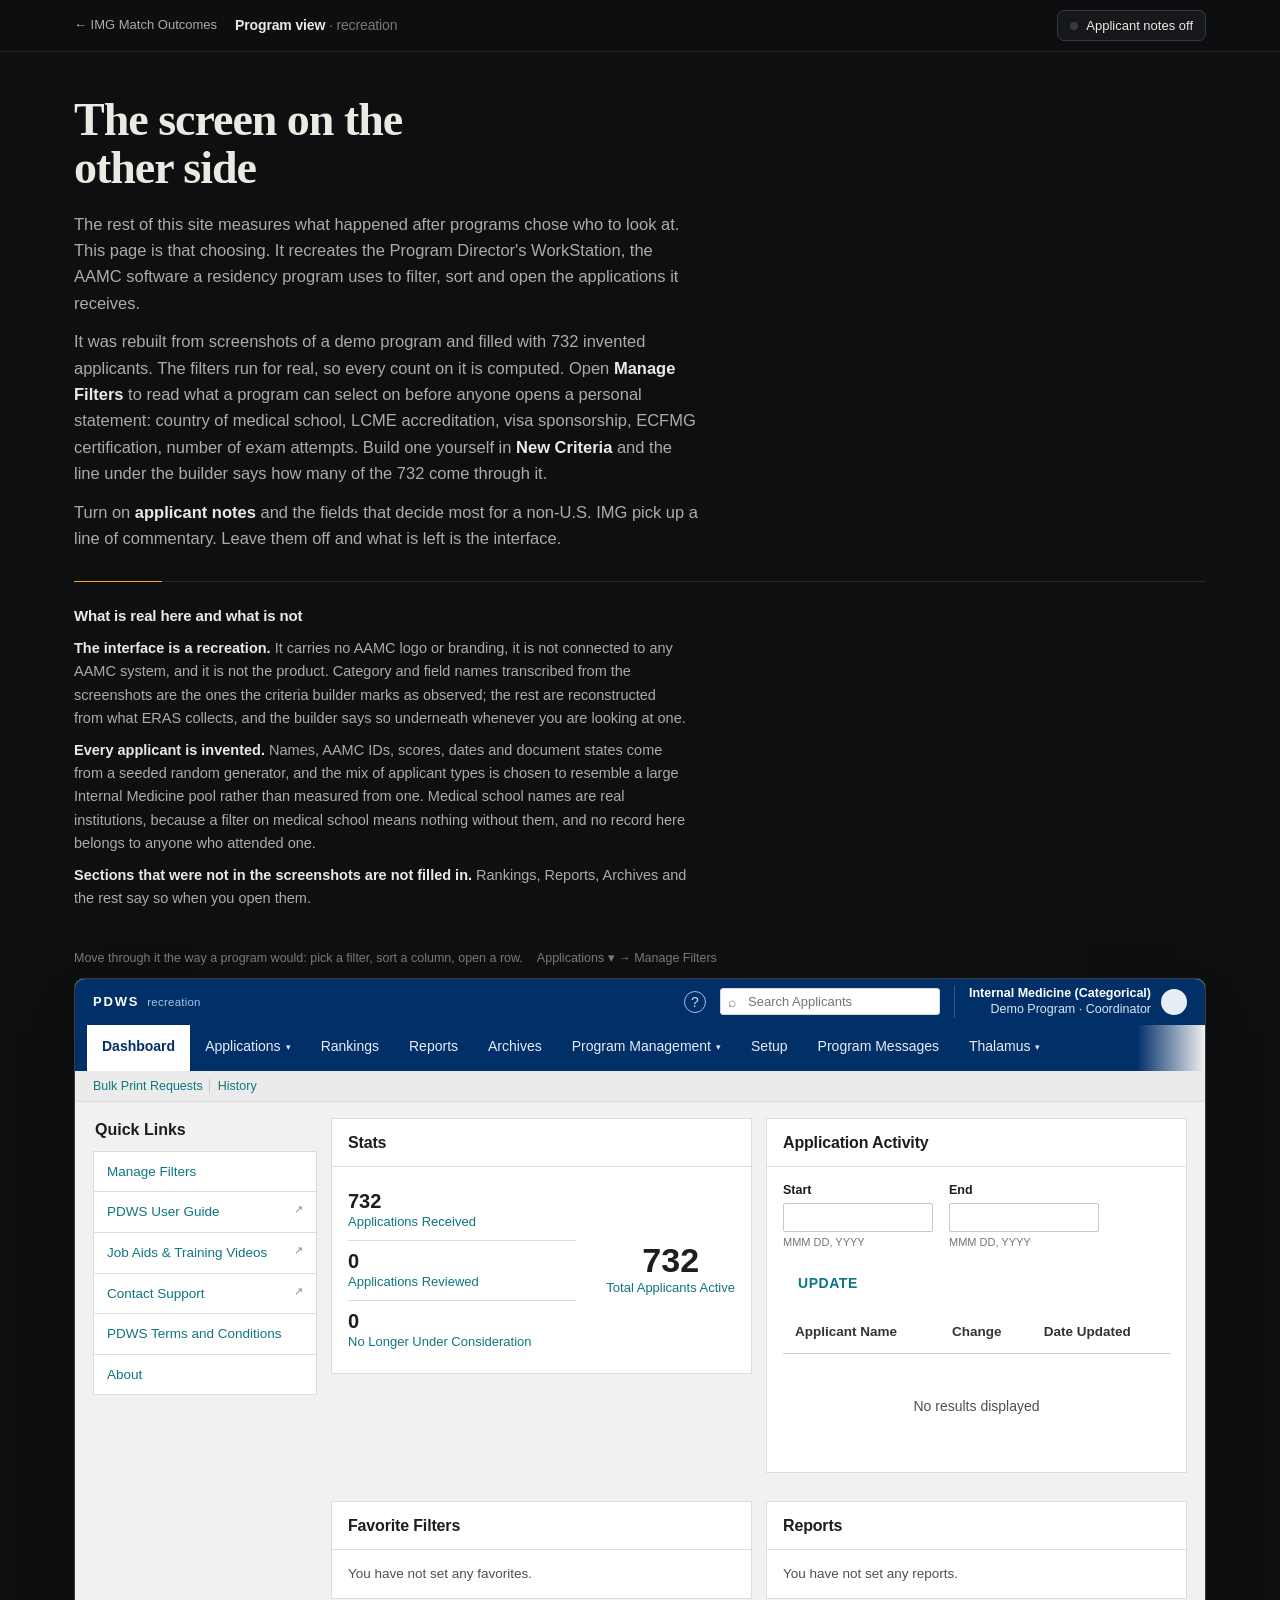
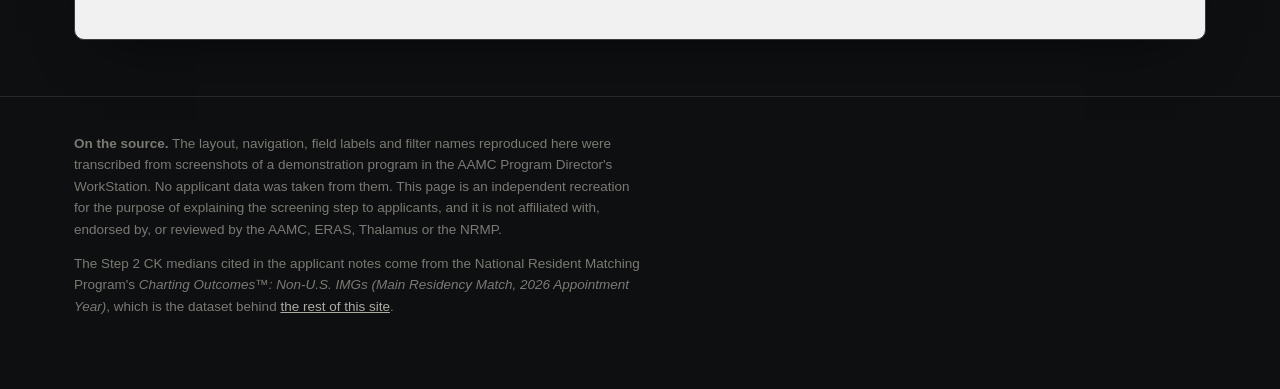
==== program-view.html @ ad157786 "Add the program view: a working recreation of the screen that filters you The rest of the site measu" ====
<!doctype html>
<html lang="en">
<head>
<meta charset="utf-8">
<meta name="viewport" content="width=device-width,initial-scale=1">
<title>The screen on the other side — how programs filter applicants</title>
<meta name="description" content="A working recreation of the program director's applicant workstation, filled with invented applicants, so you can see the fields a residency program can filter on before anyone reads an application.">

<meta property="og:title" content="The screen on the other side">
<meta property="og:description" content="A working recreation of the software a residency program uses to filter applicants, with every filter live over an invented applicant pool.">
<meta property="og:type" content="website">
<meta property="og:url" content="https://match.saieesh.dev/program-view.html">
<meta property="og:image" content="https://match.saieesh.dev/og-image.png">
<meta property="og:image:width" content="1200">
<meta property="og:image:height" content="630">
<meta name="twitter:card" content="summary_large_image">
<meta name="twitter:title" content="The screen on the other side">
<meta name="twitter:description" content="A working recreation of the software a residency program uses to filter applicants, with every filter live over an invented applicant pool.">
<meta name="twitter:image" content="https://match.saieesh.dev/og-image.png">

<link rel="icon" href="data:image/svg+xml,<svg xmlns='http://www.w3.org/2000/svg' viewBox='0 0 32 32'><rect width='32' height='32' rx='7' fill='%23111214'/><rect x='6.5' y='18' width='4.4' height='8' rx='1.2' fill='%23ece9e3'/><rect x='13.8' y='12' width='4.4' height='14' rx='1.2' fill='%235c9dff'/><rect x='21.1' y='6.5' width='4.4' height='19.5' rx='1.2' fill='%23f0a92e'/></svg>">
<style>/* ============================================================
   Program-view recreation.

   Two visual worlds on one page, deliberately not blended:

   .frame  — this site's own chrome. Dark, serif, quiet. It holds the
             specimen and says what it is.
   .pdws   — the recreation. Light, dense, enterprise. It stays light in
             both site themes, because a light dense grid is what a
             program actually looks at; restyling it to match this site
             would misrepresent the thing being shown.
   ============================================================ */
:root{
  --bg:#0e0f11; --bg-elev:#16181b; --bg-sunk:#0a0b0c;
  --ink:#ece9e3; --ink-2:#aeaba4; --ink-3:#7b7973;
  --rule:#26282c; --rule-2:#373a3f;
  --matched:#5c9dff; --unmatched:#f0a92e;
  --mono:ui-monospace,SFMono-Regular,"SF Mono",Menlo,Consolas,monospace;
  --sans:-apple-system,BlinkMacSystemFont,"Segoe UI",Inter,Roboto,Helvetica,Arial,sans-serif;
  --serif:"Iowan Old Style","Palatino Linotype",Palatino,Georgia,serif;
  --maxw:1180px;

  /* specimen palette — fixed, not themed */
  --pd-navy:#012f68;
  --pd-navy-2:#01254f;
  --pd-teal:#0f7681;
  --pd-teal-dk:#0c626b;
  --pd-page:#f1f1f1;
  --pd-card:#ffffff;
  --pd-line:#dcdcdc;
  --pd-line-2:#c8c8c8;
  --pd-ink:#1d1d1d;
  --pd-ink-2:#4f4f4f;
  --pd-ink-3:#767676;
  --pd-zebra:#f7f7f7;
  --pd-info:#e7f2fb;
  --pd-info-line:#9fc9e8;
  --pd-sans:-apple-system,BlinkMacSystemFont,"Segoe UI",Roboto,"Helvetica Neue",Arial,sans-serif;
}
:root[data-theme="light"]{
  --bg:#faf9f6; --bg-elev:#ffffff; --bg-sunk:#f1efea;
  --ink:#17181b; --ink-2:#4c4e56; --ink-3:#797b83;
  --rule:#e4e2db; --rule-2:#cfccc3;
  --matched:#1f6feb; --unmatched:#b45309;
}
*{box-sizing:border-box}
body{margin:0;background:var(--bg);color:var(--ink);font-family:var(--sans);
  font-size:16px;line-height:1.6;-webkit-font-smoothing:antialiased}
.vis-hidden{position:absolute;width:1px;height:1px;overflow:hidden;clip:rect(0 0 0 0);white-space:nowrap}

/* ============================================================
   THE FRAME — this site talking about the specimen
   ============================================================ */
.frame-bar{position:sticky;top:0;z-index:60;background:color-mix(in srgb,var(--bg) 92%,transparent);
  backdrop-filter:blur(12px);border-bottom:1px solid var(--rule)}
.frame-in{max-width:var(--maxw);margin:0 auto;padding:10px 24px;display:flex;
  gap:8px 18px;align-items:center;flex-wrap:wrap}
.frame-back{color:var(--ink-2);text-decoration:none;font-size:13px;white-space:nowrap;font-weight:500}
.frame-back:hover{color:var(--ink)}
.frame-title{font-weight:700;font-size:14px;letter-spacing:-.01em;white-space:nowrap}
.frame-title span{color:var(--ink-3);font-weight:500}
.frame-sp{margin-left:auto}
.annotoggle{display:inline-flex;align-items:center;gap:8px;background:var(--bg-elev);
  border:1px solid var(--rule-2);color:var(--ink);border-radius:7px;padding:7px 12px;
  font-size:13px;font-family:inherit;cursor:pointer;white-space:nowrap}
.annotoggle:hover{border-color:var(--ink-3)}
.annotoggle .dot{width:8px;height:8px;border-radius:50%;background:var(--rule-2);flex-shrink:0}
.annotoggle[aria-pressed=true]{background:var(--unmatched);border-color:var(--unmatched);color:#20160a}
.annotoggle[aria-pressed=true] .dot{background:#20160a}
a:focus-visible,button:focus-visible,select:focus-visible,input:focus-visible,
[tabindex]:focus-visible{outline:2px solid var(--matched);outline-offset:2px;border-radius:3px}

.intro{max-width:var(--maxw);margin:0 auto;padding:44px 24px 30px}
.intro h1{font-family:var(--serif);font-size:clamp(30px,4.6vw,46px);letter-spacing:-.022em;
  font-weight:600;line-height:1.05;max-width:19ch;margin:0}
.intro p{color:var(--ink-2);font-size:16.5px;max-width:68ch;margin:18px 0 0}
.intro p+p{margin-top:12px}
.intro strong{color:var(--ink);font-weight:600}
/* the disclosure sits in the page's own grammar: a hairline with an accent
   segment, the same device the main site uses for its one aside */
.disclose{position:relative;margin:30px 0 0;padding:22px 0 0;border-top:1px solid var(--rule)}
.disclose::before{content:"";position:absolute;top:-1px;left:0;width:88px;height:1px;background:var(--unmatched)}
.disclose h2{font-size:15px;font-weight:650;letter-spacing:-.01em;margin:0 0 9px}
.disclose p{margin:0;color:var(--ink-2);font-size:14.5px;max-width:76ch}
.disclose p+p{margin-top:9px}
.disclose em{color:var(--ink);font-style:normal;font-weight:600}

.stage{max-width:var(--maxw);margin:0 auto;padding:8px 24px 56px}
.stage-hint{color:var(--ink-3);font-size:12.5px;margin:0 0 10px;display:flex;
  flex-wrap:wrap;gap:4px 14px;align-items:baseline}

footer{border-top:1px solid var(--rule);padding:36px 0 60px;color:var(--ink-3);font-size:13.5px}
footer .wrap{max-width:var(--maxw);margin:0 auto;padding:0 24px}
footer p{margin:0 0 12px;max-width:76ch}
footer a{color:var(--ink-2)}
@media(max-width:640px){
  .intro,.stage,.frame-in,footer .wrap{padding-left:16px;padding-right:16px}
}

/* ============================================================
   THE SPECIMEN
   ============================================================ */
.pdws{background:var(--pd-page);color:var(--pd-ink);font-family:var(--pd-sans);
  font-size:14px;line-height:1.45;border:1px solid var(--rule-2);border-radius:10px;
  overflow:hidden;box-shadow:0 22px 60px -30px rgba(0,0,0,.65)}
.pdws *{box-sizing:border-box}
.pdws button,.pdws input,.pdws select{font-family:inherit;font-size:inherit}
.pdws a{color:var(--pd-teal);text-decoration:none}
.pdws a:hover{text-decoration:underline}
.pdws :focus-visible{outline:2px solid #ffb020;outline-offset:1px}

/* ---------- top navigation ---------- */
.pd-util{background:var(--pd-navy);display:flex;align-items:center;gap:14px;
  padding:7px 18px;color:#fff}
.pd-util .sp{margin-left:auto}
.pd-help{width:22px;height:22px;border-radius:50%;border:1.5px solid #9fc0e4;color:#cfe1f5;
  background:none;display:grid;place-items:center;font-size:12px;cursor:pointer;flex-shrink:0}
.pd-search{position:relative}
.pd-search input{width:220px;border:1px solid #cfd8e3;border-radius:3px;padding:5px 9px 5px 27px;
  background:#fff;color:#1d1d1d;font-size:13px}
.pd-search::before{content:"⌕";position:absolute;left:8px;top:50%;transform:translateY(-50%);
  color:#767676;font-size:14px;pointer-events:none}
.pd-user{display:flex;align-items:center;gap:10px;padding-left:14px;border-left:1px solid #35577f}
.pd-user .who{font-size:12.5px;color:#dce7f3;text-align:right;line-height:1.25}
.pd-user .who b{display:block;font-weight:600;color:#fff}
.pd-avatar{width:26px;height:26px;border-radius:50%;background:#e8eef5;flex-shrink:0}
.pd-mark{font-weight:700;letter-spacing:.14em;font-size:13px;color:#fff}
.pd-mark span{font-weight:400;letter-spacing:.02em;color:#a8c3e2;margin-left:8px;font-size:11.5px}

/* the nine sections do not fit under ~1180px; the mask makes the overflow read
   as scrollable rather than as a clipped last item */
.pd-nav{background:var(--pd-navy);display:flex;align-items:stretch;padding:0 12px;
  overflow-x:auto;scrollbar-width:none;
  mask-image:linear-gradient(to right,#000 94%,transparent);
  -webkit-mask-image:linear-gradient(to right,#000 94%,transparent)}
.pd-nav::-webkit-scrollbar{display:none}
.pd-nav button{background:none;border:0;color:#e6eef7;padding:13px 15px 14px;font-size:14px;
  cursor:pointer;white-space:nowrap;border-bottom:3px solid transparent}
.pd-nav button:hover{background:rgba(255,255,255,.09)}
.pd-nav button[aria-current=page]{background:#fff;color:var(--pd-navy);font-weight:600}
.pd-nav .caret{font-size:9px;margin-left:5px;vertical-align:1px}

.pd-subbar{background:#ebebeb;border-bottom:1px solid var(--pd-line);padding:6px 18px;
  font-size:12.5px;color:var(--pd-ink-2)}
.pd-subbar a+a{margin-left:6px;padding-left:8px;border-left:1px solid var(--pd-line-2)}

.pd-body{padding:16px 18px 26px;min-height:520px}

/* ---------- shared card ---------- */
.pd-card{background:var(--pd-card);border:1px solid var(--pd-line);margin-bottom:14px}
.pd-card-hd{display:flex;align-items:center;gap:12px;padding:12px 16px;
  border-bottom:1px solid var(--pd-line)}
.pd-card-hd h3{margin:0;font-size:16px;font-weight:600;letter-spacing:-.01em}
.pd-card-hd .sp{margin-left:auto}
.pd-card-bd{padding:14px 16px}
.pd-chev{background:none;border:0;color:var(--pd-ink-2);cursor:pointer;font-size:13px;padding:2px 4px}

/* ---------- buttons ---------- */
.pd-btn{background:#fff;border:1px solid var(--pd-teal);color:var(--pd-teal);
  padding:7px 14px;font-size:12.5px;font-weight:600;letter-spacing:.04em;
  text-transform:uppercase;cursor:pointer;border-radius:2px;white-space:nowrap}
.pd-btn:hover{background:#eef7f8}
.pd-btn.solid{background:var(--pd-teal);color:#fff}
.pd-btn.solid:hover{background:var(--pd-teal-dk)}
.pd-btn.plain{border-color:transparent;color:var(--pd-teal)}
.pd-btn[disabled]{border-color:#c9c9c9;color:#9b9b9b;background:#f4f4f4;cursor:default}
.pd-btn[disabled]:hover{background:#f4f4f4}
.pd-link{background:none;border:0;color:var(--pd-teal);cursor:pointer;font-size:13px;padding:0}
.pd-link:hover{text-decoration:underline}

/* ---------- info banner ---------- */
.pd-info{display:flex;gap:11px;align-items:flex-start;background:var(--pd-info);
  border:1px solid var(--pd-info-line);padding:11px 14px;margin-bottom:14px;font-size:13.5px}
.pd-info .i{width:18px;height:18px;border-radius:50%;background:#1c6fb5;color:#fff;
  display:grid;place-items:center;font-size:12px;font-weight:700;flex-shrink:0;margin-top:1px}
.pd-info .x{margin-left:auto;background:none;border:0;color:#4f4f4f;cursor:pointer;
  font-size:16px;line-height:1;padding:0 2px}

/* ---------- tables ---------- */
.pd-tablewrap{overflow-x:auto}
.pd-table{width:100%;border-collapse:collapse;font-size:13.5px}
.pd-table th{text-align:left;font-weight:600;color:#333;padding:11px 12px;
  border-bottom:1px solid var(--pd-line-2);white-space:nowrap;background:#fff}
.pd-table td{padding:9px 12px;border-bottom:1px solid #ededed;white-space:nowrap;
  color:var(--pd-ink-2)}
.pd-table tbody tr:nth-child(even){background:var(--pd-zebra)}
.pd-table tbody tr.pd-row{cursor:pointer}
.pd-table tbody tr.pd-row:hover{background:#eaf3f5}
.pd-table th.sortable{cursor:pointer;user-select:none}
.pd-table th.sortable:hover{color:var(--pd-teal)}
.pd-table th .sortglyph{color:#8a8a8a;margin-left:5px;font-size:11px}
.pd-table th[aria-sort]:not([aria-sort=none]) .sortglyph{color:var(--pd-teal)}
.pd-table td.name{color:var(--pd-teal);font-weight:500}
.pd-table .cellmuted{color:#8f8f8f}
/* school names run to 70-odd characters and the real product clips them, which
   is also what keeps all six columns on screen at a normal desktop width */
.pd-table td.school{max-width:292px;overflow:hidden;text-overflow:ellipsis}
.pd-table th.selectall{width:46px;white-space:nowrap}
.pd-table th.selectall .caret{color:#8a8a8a;font-size:10px;margin-left:4px}
.pd-check{width:15px;height:15px;accent-color:var(--pd-teal);vertical-align:-2px}
.pd-empty{padding:34px 16px;text-align:center;color:var(--pd-ink-3);font-size:13.5px}

.pd-listtools{display:flex;align-items:center;gap:14px;padding:12px 16px;flex-wrap:wrap}
.pd-listtools .sp{margin-left:auto}
.pd-inputsearch{position:relative}
.pd-inputsearch input{border:1px solid var(--pd-line-2);border-radius:2px;
  padding:6px 9px 6px 26px;font-size:13px;width:190px;background:#fff;color:var(--pd-ink)}
.pd-inputsearch::before{content:"⌕";position:absolute;left:8px;top:50%;transform:translateY(-50%);
  color:#8a8a8a;font-size:14px;pointer-events:none}
.pd-updated{font-size:12px;color:var(--pd-ink-3);margin:2px 0 0}

.pd-pager{display:flex;align-items:center;gap:14px;padding:11px 16px;flex-wrap:wrap;
  border-top:1px solid var(--pd-line);font-size:12.5px;color:var(--pd-ink-2)}
.pd-pager .sp{margin-left:auto}
.pd-pager select{border:1px solid var(--pd-line-2);border-radius:2px;padding:3px 5px;
  font-size:12.5px;background:#fff;color:var(--pd-ink)}
.pd-pager button{background:none;border:0;color:var(--pd-teal);cursor:pointer;
  font-size:15px;padding:2px 6px;line-height:1}
.pd-pager button[disabled]{color:#bdbdbd;cursor:default}

/* ---------- dashboard ---------- */
.pd-dash{display:grid;grid-template-columns:minmax(180px,224px) 1.12fr 1.12fr;gap:14px;align-items:start}
/* Favorite Filters and Reports sit under Stats and Application Activity, not
   under Quick Links, so they are placed rather than left to auto-flow */
.pd-dash .row2a{grid-column:2}
.pd-dash .row2b{grid-column:3}
/* the heading sits outside the bordered list, so the wrapper carries no chrome */
.pd-quickwrap h3{margin:0 0 10px;font-size:16px;font-weight:600;padding:0 2px}
.pd-quickwrap ul{list-style:none;margin:0;padding:0;border:1px solid var(--pd-line);background:#fff}
.pd-quickwrap li+li{border-top:1px solid var(--pd-line)}
.pd-quickwrap a{display:flex;justify-content:space-between;gap:8px;padding:10px 13px;font-size:13.5px}
.pd-quickwrap .ext{color:#8a8a8a;font-size:11px}
.pd-quickwrap{background:none;border:0}
.pd-stats{display:grid;grid-template-columns:1fr auto;gap:18px;align-items:center}
.pd-statlist{margin:0}
.pd-statrow{padding:8px 0;border-bottom:1px solid var(--pd-line)}
.pd-statrow:last-child{border-bottom:0}
.pd-statrow .n{font-size:20px;font-weight:600;font-variant-numeric:tabular-nums;line-height:1.2}
.pd-statrow .t{font-size:13px}
.pd-bigstat{text-align:center;padding-left:12px;min-width:112px}
.pd-bigstat .n{font-size:34px;font-weight:600;font-variant-numeric:tabular-nums;line-height:1.05}
.pd-bigstat .t{font-size:13px;color:var(--pd-teal)}
.pd-daterow{display:flex;gap:16px;align-items:flex-end;flex-wrap:wrap;margin-bottom:12px}
.pd-datefield label{display:block;font-size:12.5px;font-weight:600;margin-bottom:4px}
.pd-datefield input{border:1px solid var(--pd-line-2);border-radius:2px;padding:6px 9px;
  font-size:13px;width:150px;background:#fff;color:var(--pd-ink)}
.pd-datefield .hint{font-size:11px;color:var(--pd-ink-3);margin-top:3px}
.pd-noresult{padding:42px 10px;text-align:center;color:var(--pd-ink-2);font-size:14px}
@media(max-width:900px){.pd-dash{grid-template-columns:1fr}
  .pd-dash .row2a,.pd-dash .row2b{grid-column:auto}}

/* ---------- manage filters ---------- */
.pd-filtergrid{display:grid;grid-template-columns:1fr 1fr;gap:0 34px}
.pd-filterrow{display:flex;align-items:center;gap:10px;padding:7px 2px;
  border-bottom:1px solid #f0f0f0;font-size:13.5px}
.pd-filterrow .star{background:none;border:0;color:#9a9a9a;cursor:pointer;font-size:14px;
  padding:0;line-height:1;flex-shrink:0}
.pd-filterrow .star.on{color:#e0a800}
.pd-filterrow .nm{flex:1;text-align:left;min-width:0;overflow:hidden;text-overflow:ellipsis;
  white-space:nowrap}
.pd-filterrow .cnt{color:var(--pd-ink-3);font-size:12px;font-variant-numeric:tabular-nums;flex-shrink:0}
.pd-filterrow .act{background:none;border:0;color:#8a8a8a;cursor:pointer;padding:0 2px;
  font-size:13px;flex-shrink:0}
.pd-filterrow .act:hover{color:var(--pd-teal)}
@media(max-width:760px){.pd-filtergrid{grid-template-columns:1fr}}

/* ---------- criteria builder ---------- */
.pd-crithd{display:flex;align-items:center;gap:10px;padding:12px 16px;border-bottom:1px solid var(--pd-line)}
.pd-crithd b{font-size:14px}
.pd-crithd .sp{margin-left:auto}
.pd-critcols{display:grid;grid-template-columns:1fr 1fr 1fr 1.15fr;gap:0}
.pd-critcol{border-right:1px solid var(--pd-line);padding:14px 16px;min-height:330px}
.pd-critcol:last-child{border-right:0}
.pd-critsearch{position:relative;margin-bottom:10px}
.pd-critsearch input{width:100%;border:1px solid var(--pd-line-2);border-radius:2px;
  padding:6px 9px 6px 26px;font-size:13px;background:#fff;color:var(--pd-ink)}
.pd-critsearch::before{content:"⌕";position:absolute;left:8px;top:50%;transform:translateY(-50%);
  color:#8a8a8a;font-size:14px;pointer-events:none}
.pd-critlist{max-height:290px;overflow-y:auto;border:0}
.pd-critlist button{display:block;width:100%;text-align:left;background:none;border:0;
  padding:7px 10px;font-size:13.5px;cursor:pointer;color:var(--pd-ink);
  overflow:hidden;text-overflow:ellipsis;white-space:nowrap}
.pd-critlist button:hover{background:#f0f0f0}
.pd-critlist button[aria-selected=true]{background:#dff0f1;font-weight:500}
.pd-critlab{font-size:12.5px;font-weight:600;margin:0 0 7px}
.pd-critval select,.pd-critval input[type=text],.pd-critval input[type=number]{
  width:100%;border:1px solid var(--pd-teal);border-radius:2px;padding:7px 9px;
  font-size:13.5px;background:#fff;color:var(--pd-ink)}
.pd-radio{display:flex;gap:22px;align-items:center;margin-top:4px}
.pd-radio label{display:inline-flex;align-items:center;gap:7px;font-size:13.5px;cursor:pointer}
.pd-radio input{accent-color:var(--pd-teal);width:15px;height:15px}
.pd-runtime{display:flex;align-items:center;gap:11px;margin-top:26px;padding-top:16px;
  border-top:1px solid var(--pd-line);font-size:13px}
.pd-switch{width:38px;height:20px;border-radius:99px;background:#c4c4c4;border:0;
  position:relative;cursor:pointer;flex-shrink:0;transition:background .15s}
.pd-switch::after{content:"";position:absolute;top:2px;left:2px;width:16px;height:16px;
  border-radius:50%;background:#fff;transition:left .15s}
.pd-switch[aria-pressed=true]{background:var(--pd-teal)}
.pd-switch[aria-pressed=true]::after{left:20px}
.pd-critfoot{padding:12px 16px;border-top:1px solid var(--pd-line);display:flex;
  align-items:center;gap:12px;font-size:13px;color:var(--pd-ink-2);flex-wrap:wrap}
.pd-critfoot .sp{margin-left:auto}
@media(max-width:900px){.pd-critcols{grid-template-columns:1fr 1fr}
  .pd-critcol{border-bottom:1px solid var(--pd-line);min-height:0}}
@media(max-width:560px){.pd-critcols{grid-template-columns:1fr}}

/* ---------- applicant detail ---------- */
.pd-detailbar{display:flex;align-items:center;gap:14px;margin-bottom:12px;flex-wrap:wrap}
.pd-detailbar .sp{margin-left:auto}
.pd-count{font-size:13.5px;color:var(--pd-ink-2);font-variant-numeric:tabular-nums}
.pd-detail{display:grid;grid-template-columns:minmax(220px,290px) 1fr;gap:14px;align-items:start}
.pd-photo{background:#dfe3e8;height:112px;border-bottom:1px solid var(--pd-line);
  display:grid;place-items:center;color:#a9b1ba;font-size:12px}
.pd-idblock{padding:12px 14px}
.pd-idblock .badge{display:inline-flex;align-items:center;gap:6px;background:#ececec;
  border-radius:2px;padding:3px 9px;font-size:12px;font-weight:600;margin-bottom:10px}
.pd-idblock .badge.gold{background:#fdf1d4;color:#7a5800}
.pd-idblock .badge.silver{background:#eceff1;color:#4a5560}
.pd-fieldlab{font-size:12.5px;font-weight:700;margin-top:11px}
.pd-fieldval{font-size:13px;color:var(--pd-ink-2)}
.pd-acc{border-top:0}
.pd-acc button{display:flex;width:100%;align-items:center;justify-content:space-between;
  gap:10px;background:none;border:0;border-bottom:1px solid var(--pd-line);
  padding:11px 14px;font-size:13.5px;color:var(--pd-teal);cursor:pointer;text-align:left}
.pd-acc button:hover{background:#f6f9fa}
.pd-acc .chev{color:#9a9a9a;font-size:12px}
.pd-notes{background:var(--pd-teal-dk);color:#fff;padding:11px 14px;display:flex;
  align-items:center;justify-content:space-between;font-size:13.5px;font-weight:600}
.pd-glance dl{display:grid;grid-template-columns:minmax(150px,210px) 1fr;gap:11px 18px;margin:0}
.pd-glance dt{font-size:13px;font-weight:700}
.pd-glance dd{margin:0;font-size:13px;color:var(--pd-ink-2)}
.pd-redact{display:inline-block;height:11px;border-radius:2px;background:#d9d9d9;
  vertical-align:-1px;min-width:90px}
.pd-pencil{background:none;border:0;color:#8a8a8a;cursor:pointer;font-size:12px;padding:0 4px}

.pd-tabs{display:flex;gap:0;border-bottom:1px solid var(--pd-line);overflow-x:auto;
  scrollbar-width:none}
.pd-tabs::-webkit-scrollbar{display:none}
.pd-tabs button{background:none;border:0;border-bottom:3px solid transparent;
  padding:12px 17px;font-size:13.5px;color:var(--pd-teal);cursor:pointer;white-space:nowrap}
.pd-tabs button:hover{background:#f6f9fa}
.pd-tabs button[aria-selected=true]{background:var(--pd-teal);color:#fff;font-weight:600}
.pd-panel{padding:16px}
.pd-panel h4{margin:0 0 12px;font-size:16px;font-weight:600}
.pd-cols2{display:grid;grid-template-columns:1fr 1fr;gap:22px 34px}
@media(max-width:820px){.pd-detail{grid-template-columns:1fr}.pd-cols2{grid-template-columns:1fr}}

/* ---------- the specimen on a narrow screen ----------
   The source is a desktop application and is reproduced as one. What has to
   change is only what would otherwise be unreachable: .pdws clips its overflow
   to keep the rounded frame, so any header row that does not wrap loses its
   buttons off the right edge. */
@media(max-width:640px){
  .pd-util{flex-wrap:wrap;gap:9px 12px;padding:9px 14px}
  .pd-util .sp{display:none}
  .pd-search{order:3;width:100%}
  .pd-search input{width:100%}
  .pd-user{margin-left:auto;padding-left:11px}
  .pd-user .who{font-size:11px}
  .pd-card-hd,.pd-crithd,.pd-detailbar{flex-wrap:wrap;gap:9px}
  .pd-card-hd .sp,.pd-crithd .sp{margin-left:auto}
  .pd-body{padding:12px 12px 20px}
  .pd-glance dl{grid-template-columns:1fr;gap:1px 0}
  .pd-glance dt{margin-top:10px}
  .pd-pager{gap:9px 12px}
  .pd-pager .sp{margin-left:0;width:100%;height:0}
}
/* the source's 30px controls are a mouse target; a finger needs more */
@media(pointer:coarse){
  .pd-btn,.pd-nav button{min-height:44px}
  .pd-link,.pd-chev,.pd-pencil,.pd-filterrow .star,.pd-filterrow .act,
  .pd-info .x,.pd-help,.pd-pager button{min-width:44px;min-height:44px}
  .pd-filterrow .star,.pd-filterrow .act,.pd-pager button,.pd-info .x{
    display:inline-grid;place-items:center}
  .pd-tabs button,.pd-acc button{min-height:46px}
  .pd-check{width:20px;height:20px}
  .pd-critlist button{padding:12px 10px}
}

/* ============================================================
   ANNOTATIONS — off by default so the default state is the recreation
   ============================================================ */
.pd-anno{display:none}
body.anno-on .pd-anno{display:block;background:#fff6e2;border:1px solid #e8c877;
  border-left:3px solid var(--unmatched);padding:9px 12px;margin:8px 0;max-width:82ch;
  font-size:12.5px;line-height:1.5;color:#3e3117;font-family:var(--sans);text-wrap:pretty}
body.anno-on .pd-anno b{color:#241c08}
body.anno-on .pd-anno.inrow{margin:0;max-width:none}
body.anno-on [data-anno]{outline:2px dashed rgba(240,169,46,.85);outline-offset:1px;
  border-radius:2px;background:rgba(240,169,46,.1)}
/* a dd is a grid item and would otherwise take the whole column, so the marker
   would read as a long empty box rather than as a highlight on the value */
body.anno-on dd[data-anno]{justify-self:start}
.pd-annocell{display:none}
body.anno-on .pd-annocell{display:table-row}
body.anno-on .pd-annocell td{background:#fff6e2 !important;padding:0;border-bottom:1px solid #e8c877}
body.anno-on .pd-annocell .pd-anno{margin:0;border:0;border-left:3px solid var(--unmatched);
  white-space:normal}
</style>
</head>
<body>

<div class="frame-bar">
  <div class="frame-in">
    <a class="frame-back" href="index.html">← IMG Match Outcomes</a>
    <div class="frame-title">Program view <span>· recreation</span></div>
    <div class="frame-sp"></div>
    <button class="annotoggle" id="annoBtn" aria-pressed="false"><span class="dot" aria-hidden="true"></span><span>Applicant notes off</span></button>
  </div>
</div>

<div class="intro">
  <h1>The screen on the other side</h1>
  <p>
    The rest of this site measures what happened after programs chose who to look at. This page is that
    choosing. It recreates the Program Director's WorkStation, the AAMC software a residency program uses
    to filter, sort and open the applications it receives.
  </p>
  <p>
    It was rebuilt from screenshots of a demo program and filled with 732 invented applicants. The filters
    run for real, so every count on it is computed. Open <strong>Manage Filters</strong> to read what a
    program can select on before anyone opens a personal statement: country of medical school, LCME
    accreditation, visa sponsorship, ECFMG certification, number of exam attempts. Build one yourself in
    <strong>New Criteria</strong> and the line under the builder says how many of the 732 come through it.
  </p>
  <p>
    Turn on <strong>applicant notes</strong> and the fields that decide most for a non-U.S. IMG pick up a
    line of commentary. Leave them off and what is left is the interface.
  </p>

  <div class="disclose">
    <h2>What is real here and what is not</h2>
    <p>
      <em>The interface is a recreation.</em> It carries no AAMC logo or branding, it is not connected to
      any AAMC system, and it is not the product. Category and field names transcribed from the screenshots
      are the ones the criteria builder marks as observed; the rest are reconstructed from what ERAS
      collects, and the builder says so underneath whenever you are looking at one.
    </p>
    <p>
      <em>Every applicant is invented.</em> Names, AAMC IDs, scores, dates and document states come from a
      seeded random generator, and the mix of applicant types is chosen to resemble a large Internal
      Medicine pool rather than measured from one. Medical school names are real institutions, because a
      filter on medical school means nothing without them, and no record here belongs to anyone who
      attended one.
    </p>
    <p>
      <em>Sections that were not in the screenshots are not filled in.</em> Rankings, Reports, Archives and
      the rest say so when you open them.
    </p>
  </div>
</div>

<div class="stage">
  <p class="stage-hint">
    <span>Move through it the way a program would: pick a filter, sort a column, open a row.</span>
    <span>Applications ▾ → Manage Filters</span>
  </p>
  <div id="pdwsRoot"></div>
</div>

<footer>
  <div class="wrap">
    <p><strong>On the source.</strong> The layout, navigation, field labels and filter names reproduced here
    were transcribed from screenshots of a demonstration program in the AAMC Program Director's WorkStation.
    No applicant data was taken from them. This page is an independent recreation for the purpose of
    explaining the screening step to applicants, and it is not affiliated with, endorsed by, or reviewed by
    the AAMC, ERAS, Thalamus or the NRMP.</p>
    <p>The Step 2 CK medians cited in the applicant notes come from the National Resident Matching Program's
    <em>Charting Outcomes™: Non-U.S. IMGs (Main Residency Match, 2026 Appointment Year)</em>, which is the
    dataset behind <a href="index.html">the rest of this site</a>.</p>
  </div>
</footer>

<script>/* ============================================================
   Program-view recreation — synthetic applicant pool and filter catalog.

   EVERY APPLICANT RECORD BELOW IS INVENTED. Names, AAMC IDs, scores,
   dates and document states are generated from a seeded PRNG so the
   page is stable between loads. Nothing here came from a real
   application, a real program, or a real person.

   Medical school names are real institutions, used because a filter
   on "Most Recent Medical School" is meaningless without them. No
   record is attached to anyone who attended one.

   The interface being recreated is the AAMC Program Director's
   WorkStation (PDWS). Category and field names marked OBSERVED are
   transcribed from screenshots of the live product. The rest are
   reconstructed and marked as such in the page's own disclosure.
   ============================================================ */
var PD = (function () {
  "use strict";

  /* mulberry32 — small, seeded, good enough for stable fixtures */
  function rng(seed) {
    return function () {
      seed |= 0; seed = (seed + 0x6D2B79F5) | 0;
      var t = Math.imul(seed ^ (seed >>> 15), 1 | seed);
      t = (t + Math.imul(t ^ (t >>> 7), 61 | t)) ^ t;
      return ((t ^ (t >>> 14)) >>> 0) / 4294967296;
    };
  }
  var r = rng(20260924);
  function pick(a) { return a[Math.floor(r() * a.length)]; }
  function chance(p) { return r() < p; }
  function intBetween(lo, hi) { return lo + Math.floor(r() * (hi - lo + 1)); }

  /* ---------------- name pools ---------------- */
  /* Invented surnames and given names. Deliberately common-shaped so the
     table reads naturally, deliberately not drawn from any roster. */
  var GIVEN = [
    "Aditi", "Ahmed", "Alina", "Amara", "Anand", "Andrea", "Anjali", "Arun",
    "Benedict", "Bijan", "Camille", "Carlos", "Chidi", "Clara", "Daniel",
    "Divya", "Elena", "Emeka", "Farah", "Gabriel", "Grace", "Hana", "Hassan",
    "Ines", "Ismail", "Jacob", "Jasmin", "Javier", "Julia", "Karan", "Katrin",
    "Kavya", "Kwame", "Laila", "Leon", "Lucia", "Maria", "Mariam", "Marcus",
    "Mateo", "Meera", "Miguel", "Nadia", "Naveen", "Nikhil", "Nina", "Omar",
    "Paulo", "Priya", "Rahul", "Rania", "Ravi", "Rosa", "Ruth", "Salma",
    "Samuel", "Sanjay", "Sara", "Simone", "Sofia", "Tarek", "Thomas", "Tobias",
    "Vera", "Vikram", "Yasmin", "Yusuf", "Zainab", "Zara"
  ];
  var FAMILY = [
    "Abadi", "Achebe", "Ademola", "Aguirre", "Almeida", "Ansari", "Arbogast",
    "Balogun", "Bhandari", "Cardoso", "Castellan", "Chatterjee", "Cortez",
    "Dagher", "Delacroix", "Deshmukh", "Duarte", "Eze", "Faridi", "Ferreira",
    "Gadkari", "Ghorbani", "Halloran", "Haruna", "Iyengar", "Jozwiak",
    "Kalvani", "Kapadia", "Khoury", "Kovalenko", "Lindqvist", "Machado",
    "Madubuike", "Mahfouz", "Marchetti", "Mbeki", "Mendonca", "Nakamura",
    "Narayan", "Nkemdirim", "Okonkwo", "Oyelaran", "Pahlavi", "Pandit",
    "Petrossian", "Quiroga", "Rahimi", "Ramaswamy", "Rasmussen", "Rebello",
    "Salvatierra", "Sandoval", "Sarkissian", "Sepulveda", "Shirazi", "Sindhu",
    "Tarrant", "Thackeray", "Tolentino", "Uwakwe", "Vaidya", "Valdivia",
    "Varghese", "Vasquez", "Whitmore", "Yilmaz", "Zabriskie", "Zeleke"
  ];

  /* ---------------- school pools (real institutions) ---------------- */
  var US_MD = [
    "University of Michigan Medical School",
    "Vanderbilt University School of Medicine",
    "Pennsylvania State University College of Medicine",
    "University of Louisville School of Medicine",
    "Meharry Medical College",
    "Sidney Kimmel Medical College at Thomas Jefferson University",
    "University of Missouri-Kansas City School of Medicine",
    "University of Arizona College of Medicine - Phoenix",
    "Texas A&M Health Science Center College of Medicine",
    "University of Illinois College of Medicine - Rockford",
    "University of Illinois College of Medicine",
    "Wayne State University School of Medicine",
    "Indiana University School of Medicine",
    "Ohio State University College of Medicine",
    "The University of Texas Southwestern Medical School",
    "Wright State University Boonshoft School of Medicine",
    "University of Alabama at Birmingham Marnix E. Heersink School of Medicine",
    "The University of Toledo College of Medicine and Life Sciences",
    "Northwestern University The Feinberg School of Medicine",
    "Medical College of Wisconsin",
    "University of Iowa Roy J. and Lucille A. Carver College of Medicine",
    "Saint Louis University School of Medicine"
  ];
  var US_DO = [
    "Rowan-Virtua School of Osteopathic Medicine",
    "Kansas City University College of Osteopathic Medicine",
    "Des Moines University College of Osteopathic Medicine",
    "Philadelphia College of Osteopathic Medicine",
    "Midwestern University Chicago College of Osteopathic Medicine",
    "Lake Erie College of Osteopathic Medicine",
    "A.T. Still University Kirksville College of Osteopathic Medicine"
  ];
  var CARIB = [
    "American University of Antigua College of Medicine",
    "St. George's University School of Medicine",
    "Ross University School of Medicine",
    "Saba University School of Medicine",
    "American University of the Caribbean School of Medicine"
  ];
  var INTL = [
    "Mashhad University of Medical Sciences",
    "Nepal Medical College",
    "Nnamdi Azikiwe University College of Health Sciences",
    "Kasturba Medical College, Manipal",
    "Grant Government Medical College",
    "Dow Medical College",
    "Aga Khan University Medical College",
    "Cairo University Faculty of Medicine",
    "University of Lagos College of Medicine",
    "Universidad Nacional Autonoma de Mexico Faculty of Medicine",
    "Shahid Beheshti University of Medical Sciences",
    "Ain Shams University Faculty of Medicine",
    "Jordan University of Science and Technology Faculty of Medicine",
    "Osmania Medical College",
    "Bangalore Medical College and Research Institute",
    "University of Damascus Faculty of Medicine",
    "Sechenov First Moscow State Medical University",
    "Chinese University of Hong Kong Faculty of Medicine",
    "University of Santo Tomas Faculty of Medicine and Surgery",
    "Lviv National Medical University",
    "Tbilisi State Medical University",
    "Universidad Central del Caribe School of Medicine",
    "Christian Medical College, Vellore",
    "King Edward Medical University"
  ];
  var CANADA = [
    "University of Toronto Faculty of Medicine",
    "McGill University Faculty of Medicine",
    "University of British Columbia Faculty of Medicine"
  ];

  /* US census divisions — the values behind "Division Preference" */
  var DIVISIONS = [
    "New England", "Middle Atlantic", "South Atlantic", "East North Central",
    "East South Central", "West North Central", "West South Central",
    "Mountain", "Pacific"
  ];
  var SETTINGS = [
    "No Preference", "Rural", "Rural or Suburban", "Suburban",
    "Suburban or Urban", "Urban"
  ];
  var PRONOUNS = ["He/Him/His", "She/Her/Hers", "They/Them/Theirs", ""];
  var TRACKS = ["Categorical", "Primary Care", "Research Pathway"];

  /* ---------------- the pool ---------------- */
  /* Mix is invented. It leans IMG-heavy the way a large Internal Medicine
     pool does, which is the whole reason this page exists; it is not a
     measurement of any real program's applicants. */
  var TYPE_MIX = [
    ["Non-U.S. IMG", 0.45], ["U.S. MD Senior", 0.19], ["U.S. DO Senior", 0.12],
    ["U.S. IMG", 0.11], ["Previous Graduate", 0.13]
  ];
  function drawType() {
    var x = r(), acc = 0;
    for (var i = 0; i < TYPE_MIX.length; i++) {
      acc += TYPE_MIX[i][1];
      if (x < acc) return TYPE_MIX[i][0];
    }
    return "Non-U.S. IMG";
  }

  var MONTHS = ["Jan", "Feb", "Mar", "Apr", "May", "Jun",
                "Jul", "Aug", "Sep", "Oct", "Nov", "Dec"];
  function fmtDate(d) {
    return MONTHS[d.getMonth()] + " " + d.getDate() + ", " + d.getFullYear();
  }
  /* ERAS releases every application to programs on one day, so most rows
     share a date and the stragglers trail in behind it. */
  function drawApplied() {
    if (chance(0.68)) return new Date(2025, 8, 24);
    return new Date(2025, 8, 24 + intBetween(1, 52));
  }

  var applicants = [];
  var usedIds = {};
  for (var i = 0; i < 732; i++) {
    var type = drawType();
    var isDO = type === "U.S. DO Senior";
    var school, country;
    if (type === "U.S. MD Senior") { school = pick(US_MD); country = "United States"; }
    else if (isDO) { school = pick(US_DO); country = "United States"; }
    else if (type === "U.S. IMG") {
      school = chance(0.72) ? pick(CARIB) : pick(INTL);
      country = "Other";
    } else if (type === "Previous Graduate") {
      school = chance(0.45) ? pick(US_MD) : pick(INTL);
      country = school.indexOf("University of Michigan") === 0 ? "United States" : "Other";
    } else {
      school = chance(0.06) ? pick(CANADA) : pick(INTL);
      country = "Other";
    }
    var lcme = US_MD.indexOf(school) >= 0;
    var nonUsImg = type === "Non-U.S. IMG";

    var id;
    do { id = String(intBetween(10000000, 19999999)); } while (usedIds[id]);
    usedIds[id] = 1;

    /* Step 2 CK medians track the main site's figures: 248 for matched
       non-U.S. IMGs, 242 for unmatched. The spread here is invented. */
    var base = nonUsImg ? 244 : type === "U.S. MD Senior" ? 250 : 245;
    var step2 = chance(0.11) ? null : Math.max(196, Math.min(285,
      Math.round(base + (r() + r() + r() - 1.5) * 13)));

    var signal = chance(0.137) ? "Gold" : chance(0.19) ? "Silver" : "None";
    var lors = chance(0.05) ? 2 : chance(0.08) ? 4 : 3;
    var reviewed = chance(0.0);   /* the demo program has reviewed nothing yet */

    applicants.push({
      idx: i,
      last: pick(FAMILY),
      first: pick(GIVEN),
      aamcId: id,
      school: school,
      country: country,
      lcme: lcme,
      osteopathic: isDO,
      type: type,
      applied: drawApplied(),
      signal: signal,
      divisionPref: chance(0.42) ? "Yes" : chance(0.55) ? "No Preference" : "",
      division: pick(DIVISIONS),
      setting: pick(SETTINGS),
      pronouns: pick(PRONOUNS),
      track: chance(0.82) ? "Categorical" : pick(TRACKS),
      couples: chance(0.043),
      step1: chance(0.965) ? "Pass" : "Fail",
      step2: step2,
      comlex: isDO ? intBetween(480, 720) : null,
      attempts: chance(0.9) ? 1 : intBetween(2, 3),
      ecfmg: nonUsImg || type === "U.S. IMG" ? chance(0.71) : null,
      visaRequired: nonUsImg ? chance(0.88) : type === "U.S. IMG" ? false : false,
      workAuth: nonUsImg ? chance(0.12) : true,
      gradYear: type.indexOf("Senior") > 0 ? 2026 : intBetween(2016, 2025),
      lors: lors,
      chairLor: chance(0.38),
      mspe: chance(0.86),
      transcript: chance(0.91),
      personalStatement: chance(0.98),
      photo: chance(0.94),
      usmleTranscript: !isDO && chance(0.93),
      comlexTranscript: isDO && chance(0.9),
      reviewed: reviewed,
      inactive: chance(0.0),
      interview: chance(0.0),
      ranked: false,
      pubs: intBetween(0, 9),
      abstracts: intBetween(0, 12),
      presentations: intBetween(0, 10),
      research: intBetween(0, 7),
      volunteer: intBetween(1, 9),
      work: intBetween(0, 6),
      docs: 0
    });
  }
  applicants.forEach(function (a) {
    a.name = a.last + ", " + a.first;
    a.appliedStr = fmtDate(a.applied);
    a.docs = 5 + a.lors + (a.chairLor ? 1 : 0) + (a.mspe ? 1 : 0) +
             (a.usmleTranscript || a.comlexTranscript ? 1 : 0);
    a.english = a.country === "United States" ? "Yes" : chance(0.93) ? "Yes" : "No";
  });

  /* ---------------- filter predicates ---------------- */
  /* Each named filter is a real predicate over the pool, so the counts,
     the pagination and the "Total Items" line are all computed, never typed. */
  function has(n) { return function (a) { return a.lors >= n; }; }
  var P = {
    all: function () { return true; },
    active: function (a) { return !a.inactive; },
    gold: function (a) { return a.signal === "Gold"; },
    silver: function (a) { return a.signal === "Silver"; },
    signalled: function (a) { return a.signal !== "None"; },
    couplesGold: function (a) { return a.couples && a.signal === "Gold"; },
    couples: function (a) { return a.couples; },
    notReviewed: function (a) { return !a.reviewed; },
    reviewed: function (a) { return a.reviewed; },
    noUsRes: function (a) { return a.country !== "United States"; },
    usRes: function (a) { return a.country === "United States"; },
    workAuth: function (a) { return a.workAuth; },
    visa: function (a) { return a.visaRequired; },
    foreign: function (a) { return !a.lcme && !a.osteopathic; },
    canadian: function (a) { return a.school.indexOf("Toronto") > 0 || a.school.indexOf("McGill") >= 0 || a.school.indexOf("British Columbia") > 0; },
    lcme: function (a) { return a.lcme; },
    nonLcme: function (a) { return !a.lcme; },
    osteo: function (a) { return a.osteopathic; },
    ecfmg: function (a) { return a.ecfmg === true; },
    noEcfmg: function (a) { return a.ecfmg === false; },
    prevGrad: function (a) { return a.type === "Previous Graduate"; },
    mspe: function (a) { return a.mspe; },
    noMspe: function (a) { return !a.mspe; },
    tx: function (a) { return a.transcript; },
    noTx: function (a) { return !a.transcript; },
    ps: function (a) { return a.personalStatement; },
    noPs: function (a) { return !a.personalStatement; },
    photo: function (a) { return a.photo; },
    noPhoto: function (a) { return !a.photo; },
    usmle: function (a) { return a.usmleTranscript; },
    noUsmle: function (a) { return !a.usmleTranscript; },
    comlex: function (a) { return a.comlexTranscript; },
    noComlex: function (a) { return !a.comlexTranscript; },
    chair: function (a) { return a.chairLor; },
    noChair: function (a) { return !a.chairLor; },
    lor3: has(3),
    lorMissing: function (a) { return a.lors < 3; },
    east: function (a) { return ["New England", "Middle Atlantic", "South Atlantic"].indexOf(a.division) >= 0; },
    midwest: function (a) { return a.division.indexOf("North Central") > 0; },
    south: function (a) { return a.division.indexOf("South") >= 0; },
    west: function (a) { return a.division === "Mountain" || a.division === "Pacific"; },
    none: function () { return false; }
  };
  function and() {
    var fns = [].slice.call(arguments);
    return function (a) { return fns.every(function (f) { return f(a); }); };
  }

  /* Row-major alphabetical, matching how PDWS lays the two columns out. */
  var userFilters = [
    { name: "All Gold Signals", fn: P.gold },
    { name: "Couples Match Gold", fn: P.couplesGold },
    { name: "east", fn: P.east },
    { name: "Interviewed", fn: P.none },
    { name: "Invite to Interview", fn: and(P.gold, P.lor3) },
    { name: "Max", fn: and(P.signalled, P.mspe, P.lor3) },
    { name: "midwest central", fn: P.midwest },
    { name: "Program signal Silver", fn: P.silver },
    { name: "Program signals Gold", fn: P.gold },
    { name: "Reviewed and on Hold", fn: P.none },
    { name: "south", fn: P.south },
    { name: "west", fn: P.west },
    { name: "zxc", fn: and(P.gold, P.usRes) }
  ];

  var systemFilters = [
    { name: "2 LoRs and COMLEX-USA Transcript", fn: and(has(2), P.comlex) },
    { name: "2 LoRs and USMLE Transcript", fn: and(has(2), P.usmle) },
    { name: "3 LoRs and COMLEX-USA Transcript", fn: and(has(3), P.comlex) },
    { name: "3 LoRs and USMLE Transcript", fn: and(has(3), P.usmle) },
    { name: "3 LoRs Missing", fn: P.lorMissing },
    { name: "3 LoRs Received", fn: P.lor3 },
    { name: "3 LoRs, MSPE, COMLEX-USA Transcript", fn: and(has(3), P.mspe, P.comlex) },
    { name: "3 LoRs, MSPE, USMLE Transcript", fn: and(has(3), P.mspe, P.usmle) },
    { name: "Active Applicants", fn: P.active },
    { name: "All Applicants", fn: P.all },
    { name: "Applicant Applied Date", fn: P.all },
    { name: "Applicants Assigned", fn: P.none },
    { name: "Applicants Not Reviewed", fn: P.notReviewed },
    { name: "Applicants Where Date Reviewed Precedes Date of Latest Document", fn: P.none },
    { name: "Applicants with Interview Scheduled", fn: P.none },
    { name: "Applicants with No US or Canadian Residency", fn: P.noUsRes },
    { name: "Applicants with US or Canadian Residency", fn: P.usRes },
    { name: "Authorized to Work in the US", fn: P.workAuth },
    { name: "Canadian Graduates", fn: P.canadian },
    { name: "COMLEX-USA Missing", fn: P.noComlex },
    { name: "COMLEX-USA Received", fn: P.comlex },
    { name: "Composite Score", fn: P.all },
    { name: "Couples Match Applicants", fn: P.couples },
    { name: "Dept. Chair LoR Missing", fn: P.noChair },
    { name: "Dept. Chair LoR Received", fn: P.chair },
    { name: "ECFMG Certified", fn: P.ecfmg },
    { name: "ECFMG Not Certified", fn: P.noEcfmg },
    { name: "Foreign Graduates", fn: P.foreign },
    { name: "Last Name (Active Applicants)", fn: P.active },
    { name: "LCME Accredited School", fn: P.lcme },
    { name: "Medical School Transcript Missing", fn: P.noTx },
    { name: "Medical School Transcript Received", fn: P.tx },
    { name: "MSPE Missing", fn: P.noMspe },
    { name: "MSPE Received", fn: P.mspe },
    { name: "No Longer Under Consideration", fn: P.none },
    { name: "Non-LCME Accredited School", fn: P.nonLcme },
    { name: "Osteopathic Recognition", fn: P.osteo },
    { name: "Personal Statement Missing", fn: P.noPs },
    { name: "Personal Statement Received", fn: P.ps },
    { name: "Photo Missing", fn: P.noPhoto },
    { name: "Photo Received", fn: P.photo },
    { name: "Previous Graduates", fn: P.prevGrad },
    { name: "Program Signal - Gold", fn: P.gold },
    { name: "Program Signal - Silver", fn: P.silver },
    { name: "Program Signals Received", fn: P.signalled },
    { name: "Ranked Applicants", fn: P.none },
    { name: "Requires Visa Sponsorship", fn: P.visa },
    { name: "Reviewed Applicants", fn: P.reviewed },
    { name: "USMLE Transcript Missing", fn: P.noUsmle },
    { name: "USMLE Transcript Received", fn: P.usmle }
  ];

  /* ---------------- criteria catalog ----------------
     `seen: true` marks a category or field transcribed from a screenshot
     of the real product. Everything else is reconstructed, and the page
     says so where a reader can see it. */
  var YESNO = { type: "yesno" };
  var DATE = { type: "date" };
  var NUM = { type: "number" };
  var TEXT = { type: "text" };
  function list() { return { type: "list", values: [].slice.call(arguments) }; }

  var categories = [
    { name: "Applicant Ranking", seen: true, fields: [
      { name: "Rank Order", spec: NUM },
      { name: "Ranked", spec: YESNO },
      { name: "Rank List Certified", spec: YESNO }
    ] },
    { name: "Applicants Type", seen: true, fields: [
      { name: "Applicant Type", spec: list("U.S. MD Senior", "U.S. DO Senior", "U.S. IMG", "Non-U.S. IMG", "Previous Graduate", "Canadian Graduate"), note: "type" },
      { name: "Currently Enrolled", spec: YESNO },
      { name: "Previous Graduate", spec: YESNO }
    ] },
    { name: "Application Status", seen: true, fields: [
      { name: "Applicant Applied Date", seen: true, spec: DATE },
      { name: "Application Reviewed", seen: true, spec: YESNO },
      { name: "Application Reviewed Date", seen: true, spec: DATE },
      { name: "Complete Application", seen: true, spec: YESNO },
      { name: "Complete Application Date", seen: true, spec: DATE },
      { name: "Couples match", seen: true, spec: YESNO, note: "couples" },
      { name: "Inactive", seen: true, spec: YESNO },
      { name: "Inactive Date", seen: true, spec: DATE },
      { name: "Incomplete Application", seen: true, spec: YESNO },
      { name: "Incomplete Application Date", seen: true, spec: DATE }
    ] },
    { name: "Assignment Information", seen: true, fields: [
      { name: "Assigned To", spec: TEXT },
      { name: "Assignment Date", spec: DATE },
      { name: "Unassigned", spec: YESNO }
    ] },
    { name: "Communication", seen: true, fields: [
      { name: "Message Sent", spec: YESNO },
      { name: "Message Sent Date", spec: DATE },
      { name: "Interview Invitation Sent", spec: YESNO }
    ] },
    { name: "Composite Score", seen: true, fields: [
      { name: "Composite Score", spec: NUM },
      { name: "Composite Score Entered", spec: YESNO }
    ] },
    { name: "Custom Scores", seen: true, fields: [
      { name: "Custom Score 1", spec: NUM },
      { name: "Custom Score 2", spec: NUM },
      { name: "Custom Score Entered", spec: YESNO }
    ] },
    { name: "Custom Status", seen: true, fields: [
      { name: "Custom Status", spec: list("On Hold", "Invite to Interview", "Do Not Interview", "No Longer Under Consideration") }
    ] },
    { name: "Demographics", seen: true, fields: [
      { name: "Gender", spec: list("Man", "Woman", "Another Gender Identity", "Choose not to disclose"), note: "screened" },
      { name: "Date of Birth", spec: DATE, note: "screened" },
      { name: "Self-Identification", spec: list("American Indian or Alaska Native", "Asian", "Black or African American", "Hispanic, Latino or of Spanish Origin", "Native Hawaiian or Other Pacific Islander", "White", "Choose not to disclose"), note: "screened" },
      { name: "Designated Pronouns", spec: list("He/Him/His", "She/Her/Hers", "They/Them/Theirs", "Not provided") }
    ] },
    { name: "Document Scores", seen: true, fields: [
      { name: "Document Score", spec: NUM },
      { name: "Document Score Entered", spec: YESNO }
    ] },
    { name: "Documents", seen: true, fields: [
      { name: "MSPE Received", spec: YESNO, note: "docs" },
      { name: "Medical School Transcript Received", spec: YESNO },
      { name: "Personal Statement Received", spec: YESNO },
      { name: "Photo Received", spec: YESNO },
      { name: "Number of LoRs Received", spec: NUM },
      { name: "Dept. Chair LoR Received", spec: YESNO }
    ] },
    { name: "Exams", seen: true, fields: [
      { name: "USMLE Step 1 Result", spec: list("Pass", "Fail"), note: "step1" },
      { name: "USMLE Step 2 CK Score", spec: NUM, note: "step2" },
      { name: "USMLE Step 3 Score", spec: NUM },
      { name: "COMLEX-USA Level 1 Result", spec: list("Pass", "Fail") },
      { name: "COMLEX-USA Level 2 CE Score", spec: NUM },
      { name: "Number of Exam Attempts", spec: NUM, note: "attempts" },
      { name: "ECFMG Certified", spec: YESNO, note: "ecfmg" },
      { name: "ECFMG Certification Date", spec: DATE }
    ] },
    { name: "Felony/Misdemeanor", seen: true, fields: [
      { name: "Felony Conviction", spec: YESNO },
      { name: "Misdemeanor Conviction", spec: YESNO },
      { name: "Military Discharge Other Than Honorable", spec: YESNO }
    ] },
    { name: "Geographic Preferences", seen: true, fields: [
      { name: "Division Preference", seen: true, spec: list.apply(null, ["No Preference"].concat(DIVISIONS)) },
      { name: "Setting Preference", seen: true, spec: list.apply(null, SETTINGS) }
    ] },
    { name: "Higher Education", seen: true, fields: [
      { name: "Undergraduate Institution", spec: TEXT },
      { name: "Undergraduate Degree", spec: list("BA", "BS", "BSc", "Other") },
      { name: "Graduate Degree", spec: list("MPH", "MS", "PhD", "MBA", "None") }
    ] },
    { name: "Honors & Awards", seen: true, fields: [
      { name: "Alpha Omega Alpha", spec: YESNO },
      { name: "Gold Humanism Honor Society", spec: YESNO },
      { name: "Sigma Sigma Phi", spec: YESNO }
    ] },
    { name: "Interview Scores", seen: true, fields: [
      { name: "Interview Score", spec: NUM },
      { name: "Interview Completed", spec: YESNO },
      { name: "Interview Date", spec: DATE }
    ] },
    { name: "Language", seen: true, fields: [
      { name: "Language Spoken", spec: list("Arabic", "French", "Hindi", "Mandarin", "Russian", "Spanish", "Urdu", "Other") },
      { name: "Language Fluency", spec: list("Native", "Advanced", "Good", "Basic") },
      { name: "Advanced English Proficiency", spec: YESNO, note: "english" }
    ] },
    { name: "Licenses/Certifications", seen: true, fields: [
      { name: "Medical License", spec: YESNO },
      { name: "License State", spec: TEXT },
      { name: "ACLS Certified", spec: YESNO },
      { name: "BLS Certified", spec: YESNO }
    ] },
    { name: "Medical Education", fields: [
      { name: "Most Recent Medical School", spec: TEXT, note: "school" },
      { name: "Country of Medical School", spec: list("United States", "Canada", "Other"), note: "country" },
      { name: "LCME Accredited", spec: YESNO, note: "lcme" },
      { name: "Graduation Year", spec: NUM, note: "gradyear" },
      { name: "Degree", spec: list("MD", "DO", "MBBS", "MBChB", "Other") },
      { name: "Medical School Honors", spec: YESNO }
    ] },
    { name: "Membership", fields: [
      { name: "Professional Society Member", spec: YESNO },
      { name: "Society Name", spec: TEXT }
    ] },
    { name: "Military Service", fields: [
      { name: "Military Obligation", spec: YESNO },
      { name: "Branch of Service", spec: list("Army", "Navy", "Air Force", "Public Health Service", "None") }
    ] },
    { name: "Post-Review Scores", fields: [
      { name: "Post-Review Score", spec: NUM },
      { name: "Post-Review Score Entered", spec: YESNO }
    ] },
    { name: "Program Signals", fields: [
      { name: "Program Signal Received", spec: YESNO, note: "signal" },
      { name: "Signal Tier", spec: list("Gold", "Silver", "None"), note: "signal" },
      { name: "Geographic Preference Signal", spec: YESNO }
    ] },
    { name: "Publications", fields: [
      { name: "Peer-Reviewed Publications", spec: NUM, note: "pubs" },
      { name: "Peer-Reviewed Abstracts", spec: NUM },
      { name: "Poster Presentations", spec: NUM },
      { name: "Research Experiences", spec: NUM }
    ] },
    { name: "Reviewer Scores", fields: [
      { name: "Reviewer Score", spec: NUM },
      { name: "Number of Reviews", spec: NUM }
    ] },
    { name: "Tracks", fields: [
      { name: "Tracks Applied by Applicant", spec: list.apply(null, TRACKS) },
      { name: "Tracks Considered by Program", spec: list.apply(null, TRACKS) }
    ] },
    { name: "Visa/Citizenship", fields: [
      { name: "Current Work Authorization", spec: list("U.S. Citizen", "Permanent Resident", "J-1 Visa", "H-1B Visa", "F-1 / OPT", "Other", "None"), note: "visa" },
      { name: "Visa Sponsorship Required", spec: YESNO, note: "visa" },
      { name: "U.S. or Canadian Citizen", spec: YESNO },
      { name: "Country of Citizenship", spec: TEXT }
    ] },
    { name: "Work Experience", fields: [
      { name: "U.S. Clinical Experience", spec: YESNO, note: "usce" },
      { name: "Work Experiences", spec: NUM },
      { name: "Volunteer Experiences", spec: NUM }
    ] }
  ];

  return {
    applicants: applicants,
    userFilters: userFilters,
    systemFilters: systemFilters,
    categories: categories,
    divisions: DIVISIONS,
    settings: SETTINGS,
    fmtDate: fmtDate
  };
})();
</script>
<script>/* ============================================================
   Program-view recreation — the interface.

   Five views, routed off one state object: dashboard, applicant list,
   applicant detail, manage filters, criteria builder. Every filter is a
   predicate run over the synthetic pool, so every count on the page,
   including "Total Items" and the page count, is computed rather than
   written down.
   ============================================================ */
(function () {
  "use strict";

  var A = PD.applicants;
  var $ = function (s, r) { return (r || document).querySelector(s); };
  function el(tag, cls, txt) {
    var n = document.createElement(tag);
    if (cls) n.className = cls;
    if (txt != null) n.textContent = txt;
    return n;
  }
  function esc(s) {
    return String(s).replace(/[&<>"]/g, function (c) {
      return { "&": "&amp;", "<": "&lt;", ">": "&gt;", '"': "&quot;" }[c];
    });
  }
  function on(node, ev, fn) { node.addEventListener(ev, fn); return node; }
  function n0(v) { return v == null ? "" : String(v); }
  /* Every interaction rebuilds the view, which would otherwise throw focus back
     to the document on each keystroke or checkbox. Anything reachable carries a
     stable key so render() can put focus back where it was. */
  function fk(node, key) { node.dataset.fkey = key; return node; }

  /* ---------------- annotations ----------------
     Kept in one place so the recreation and the commentary stay separable.
     Each is written to describe what the interface makes possible, not to
     assert what any particular program does with it. */
  var NOTES = {
    filterbar: "Nobody opens 732 applications. A reviewer opens a saved filter, and the "
      + "list below is whatever survived it. The name of that filter is the only visible "
      + "trace of what was excluded.",
    school: "Medical school is a sortable column here, and a filterable field under Medical "
      + "Education, alongside Country of Medical School and LCME Accredited. Those three "
      + "separate graduates of U.S. medical schools from everyone else in one operation.",
    signals: "A program signal is a token an applicant spends to tell a program they are "
      + "genuinely interested. Gold and Silver are tiers. A saved filter can require one, "
      + "which turns the signal into a threshold rather than a tiebreak.",
    total: "The gap between this number and the size of the whole pool is the part of the "
      + "process that leaves no record. An applicant filtered out at this step is not "
      + "rejected; they are never displayed.",
    reviewed: "Applications received and applications reviewed are counted separately. The "
      + "difference is not idleness. It is the share of the pool that a filter never "
      + "surfaced.",
    screened: "Gender, date of birth and self-identification are withheld from the program "
      + "by default and shown here as Screened. They are still listed as filter fields "
      + "under Demographics.",
    step2: "Step 2 CK is a number, so it takes a threshold. This is the measure the NRMP "
      + "data on the main site does separate on: a median of 248 among non-U.S. IMGs who "
      + "matched against 242 among those who did not. The distributions overlap almost "
      + "entirely, and a threshold cuts straight through that overlap.",
    step1: "Step 1 has been reported Pass/Fail since 2022, so as a filter it has two "
      + "values. A single Fail is permanent and visible here for every cycle afterward.",
    attempts: "Number of attempts is filterable independently of the score. Passing on a "
      + "second attempt and passing on the first are the same result and different rows.",
    ecfmg: "ECFMG certification is the credential that makes an IMG eligible to enter U.S. "
      + "graduate medical education. As a filter it is a yes-or-no gate applied before "
      + "anything else about the application is read.",
    visa: "Visa status does not appear anywhere in the NRMP's Charting Outcomes report. The "
      + "main site lists it among the variables the published data cannot measure. It is "
      + "a filter field here, which is the asymmetry worth understanding: invisible in the "
      + "outcome statistics, available at the first step of screening.",
    type: "Applicant Type is a single dropdown. Non-U.S. IMG is one of its values, and the "
      + "main site's whole dataset is the population that value selects.",
    couples: "Couples in the Match submit paired rank lists and must be considered together. "
      + "It is a yes/no field like any other.",
    docs: "A missing document is indistinguishable from a weak one at this stage, because "
      + "the filter runs on whether the file arrived, not on what it says. Documents "
      + "arrive on different schedules and from different offices.",
    school_country: "Country of Medical School reduces every international medical school to "
      + "one of three values.",
    runtime: "Ask for Value at Filter Run Time turns a saved filter into a reusable template: "
      + "the criterion is fixed, the threshold is typed in fresh each time it runs.",
    english: "Self-reported. The applicant answers this on the application; nothing verifies it.",
    usce: "U.S. clinical experience is among the variables the main site names as plausibly "
      + "decisive for non-U.S. IMGs and absent from the published outcome data."
  };
  function anno(key, extraClass) {
    if (!NOTES[key]) return null;
    var d = el("div", "pd-anno" + (extraClass ? " " + extraClass : ""));
    d.innerHTML = "<b>What this means for an applicant.</b> " + esc(NOTES[key]);
    return d;
  }
  function annoInto(parent, key) {
    var a = anno(key);
    if (a) parent.appendChild(a);
    return parent;
  }

  /* ---------------- state ---------------- */
  var byName = {};
  PD.userFilters.concat(PD.systemFilters).forEach(function (f) { byName[f.name] = f; });

  var state = {
    view: "dashboard",
    filter: byName["All Applicants"],
    page: 0,
    perPage: 100,
    search: "",
    sortKey: null,
    sortDir: 1,
    cursor: 0,
    tab: "Personal",
    cols: { type: false, step2: false, visa: false, ecfmg: false, tier: false },
    showHide: false,
    infoOpen: true,
    /* opens on Applicants Type, whose dropdown carries "Non-U.S. IMG" — the one
       value that selects the population the rest of this site is about */
    crit: { cat: 1, field: 0, op: 0, value: null, runtime: false },
    favs: {}
  };

  /* ---------------- result set ---------------- */
  function results() {
    var out = A.filter(state.filter.fn);
    if (state.search) {
      var q = state.search.toLowerCase();
      out = out.filter(function (a) { return a.last.toLowerCase().indexOf(q) === 0; });
    }
    if (state.sortKey) {
      var k = state.sortKey, d = state.sortDir;
      out = out.slice().sort(function (x, y) {
        var a = x[k], b = y[k];
        if (a == null) return 1;
        if (b == null) return -1;
        if (typeof a === "string") return d * a.localeCompare(b);
        return d * (a - b);
      });
    }
    return out;
  }
  function pageCount(total) { return Math.max(1, Math.ceil(total / state.perPage)); }

  /* ============================================================
     CHROME
     ============================================================ */
  var NAV = [
    { label: "Dashboard", view: "dashboard" },
    { label: "Applications", menu: [
      { label: "All Applicants", go: function () { setFilter("All Applicants"); } },
      { label: "Manage Filters", go: function () { state.view = "filters"; render(); } },
      { label: "Bulk Print Requests", go: function () { stub("Bulk Print Requests"); } }
    ] },
    { label: "Rankings", stub: 1 },
    { label: "Reports", stub: 1 },
    { label: "Archives", stub: 1 },
    { label: "Program Management", menu: [
      { label: "Program Profile", go: function () { stub("Program Profile"); } },
      { label: "Users", go: function () { stub("Users"); } }
    ] },
    { label: "Setup", stub: 1 },
    { label: "Program Messages", stub: 1 },
    { label: "Thalamus", menu: [
      { label: "Interview Scheduling", go: function () { stub("Interview Scheduling"); } }
    ] }
  ];
  var stubName = "";
  function stub(name) { stubName = name; state.view = "stub"; render(); }
  function setFilter(name) {
    state.filter = byName[name];
    state.page = 0; state.search = ""; state.sortKey = null;
    state.view = "list";
    render();
  }

  function navFor() {
    if (state.view === "dashboard") return "Dashboard";
    if (state.view === "list" || state.view === "applicant" ||
        state.view === "filters" || state.view === "criteria") return "Applications";
    return stubName === "Program Profile" || stubName === "Users" ? "Program Management" : stubName;
  }

  var openMenu = null;
  function closeMenu() {
    if (openMenu) { openMenu.remove(); openMenu = null; }
  }
  document.addEventListener("click", function (e) {
    if (openMenu && !openMenu.contains(e.target) && !e.target.closest(".pd-nav button")) closeMenu();
  });

  function buildNav() {
    var nav = el("nav", "pd-nav");
    nav.setAttribute("aria-label", "Recreated program workstation sections");
    var active = navFor();
    NAV.forEach(function (item) {
      var b = fk(el("button", null), "nav-" + item.label);
      b.textContent = item.label;
      if (item.menu) {
        var c = el("span", "caret", "▾");
        c.setAttribute("aria-hidden", "true");
        b.appendChild(c);
        b.setAttribute("aria-haspopup", "true");
      }
      if (item.label === active) b.setAttribute("aria-current", "page");
      on(b, "click", function (e) {
        e.stopPropagation();
        closeMenu();
        if (item.view) { state.view = item.view; render(); return; }
        if (item.stub) { stub(item.label); return; }
        var m = el("div", "pd-menu");
        m.style.cssText = "position:absolute;background:#fff;border:1px solid #dcdcdc;"
          + "box-shadow:0 8px 24px -8px rgba(0,0,0,.35);z-index:40;min-width:200px;padding:4px 0";
        item.menu.forEach(function (mi) {
          var mb = el("button", null, mi.label);
          mb.style.cssText = "display:block;width:100%;text-align:left;background:none;border:0;"
            + "padding:9px 15px;font-size:13.5px;cursor:pointer;color:#1d1d1d";
          on(mb, "mouseenter", function () { mb.style.background = "#f0f0f0"; });
          on(mb, "mouseleave", function () { mb.style.background = "none"; });
          on(mb, "click", function () { closeMenu(); mi.go(); });
          m.appendChild(mb);
        });
        var r = b.getBoundingClientRect();
        m.style.left = (r.left + window.scrollX) + "px";
        m.style.top = (r.bottom + window.scrollY) + "px";
        document.body.appendChild(m);
        openMenu = m;
      });
      nav.appendChild(b);
    });
    return nav;
  }

  function buildChrome() {
    var root = el("div", "pdws");

    var util = el("div", "pd-util");
    var mark = el("div", "pd-mark", "PDWS");
    var ms = el("span", null, "recreation");
    mark.appendChild(ms);
    util.appendChild(mark);
    util.appendChild(el("div", "sp"));
    var help = fk(el("button", "pd-help", "?"), "help");
    help.setAttribute("aria-label", "Help (not recreated)");
    on(help, "click", function () { stub("Help"); });
    util.appendChild(help);
    var sw = el("div", "pd-search");
    var si = el("input");
    si.type = "search";
    si.placeholder = "Search Applicants";
    si.setAttribute("aria-label", "Search applicants by last name");
    si.value = state.search;
    fk(si, "utilsearch");
    on(si, "input", function () {
      state.search = si.value.trim();
      state.page = 0;
      if (state.view !== "list") state.view = "list";
      render();
    });
    sw.appendChild(si);
    util.appendChild(sw);
    var user = el("div", "pd-user");
    var who = el("div", "who");
    who.innerHTML = "<b>Internal Medicine (Categorical)</b>Demo Program · Coordinator";
    user.appendChild(who);
    user.appendChild(el("div", "pd-avatar"));
    util.appendChild(user);
    root.appendChild(util);

    root.appendChild(buildNav());

    var sub = el("div", "pd-subbar");
    sub.innerHTML = '<a href="#" role="button">Bulk Print Requests</a>'
      + '<a href="#" role="button">History</a>';
    sub.querySelectorAll("a").forEach(function (a) {
      on(a, "click", function (e) { e.preventDefault(); stub(a.textContent); });
    });
    root.appendChild(sub);

    var body = el("div", "pd-body");
    body.id = "pdBody";
    root.appendChild(body);
    return { root: root, body: body };
  }

  /* ============================================================
     VIEW — dashboard
     ============================================================ */
  function viewDashboard(body) {
    var total = A.length;
    var reviewed = A.filter(function (a) { return a.reviewed; }).length;
    var inactive = A.filter(function (a) { return a.inactive; }).length;

    var grid = el("div", "pd-dash");

    var qwrap = el("div", "pd-quickwrap");
    qwrap.appendChild(el("h3", null, "Quick Links"));
    var ul = el("ul");
    [["Manage Filters", 0], ["PDWS User Guide", 1], ["Job Aids & Training Videos", 1],
     ["Contact Support", 1], ["PDWS Terms and Conditions", 0], ["About", 0]]
      .forEach(function (p) {
        var li = el("li");
        var a = el("a", null, p[0]);
        a.href = "#";
        if (p[1]) { var x = el("span", "ext", "↗"); x.setAttribute("aria-hidden", "true"); a.appendChild(x); }
        on(a, "click", function (e) {
          e.preventDefault();
          if (p[0] === "Manage Filters") { state.view = "filters"; render(); }
          else stub(p[0]);
        });
        li.appendChild(a);
        ul.appendChild(li);
      });
    qwrap.appendChild(ul);
    grid.appendChild(qwrap);

    var stats = el("div", "pd-card");
    var sh = el("div", "pd-card-hd");
    sh.appendChild(el("h3", null, "Stats"));
    stats.appendChild(sh);
    var sb = el("div", "pd-card-bd");
    var sg = el("div", "pd-stats");
    var sl = el("div", "pd-statlist");
    [[total, "Applications Received"], [reviewed, "Applications Reviewed"],
     [inactive, "No Longer Under Consideration"]].forEach(function (p) {
      var row = el("div", "pd-statrow");
      row.appendChild(el("div", "n", p[0].toLocaleString()));
      var t = el("div", "t");
      var a = el("a", null, p[1]);
      a.href = "#";
      on(a, "click", function (e) { e.preventDefault(); setFilter("All Applicants"); });
      t.appendChild(a);
      row.appendChild(t);
      sl.appendChild(row);
    });
    sg.appendChild(sl);
    var big = el("div", "pd-bigstat");
    big.appendChild(el("div", "n", (total - inactive).toLocaleString()));
    big.appendChild(el("div", "t", "Total Applicants Active"));
    sg.appendChild(big);
    sb.appendChild(sg);
    annoInto(sb, "reviewed");
    stats.appendChild(sb);
    grid.appendChild(stats);

    var act = el("div", "pd-card");
    var ah = el("div", "pd-card-hd");
    ah.appendChild(el("h3", null, "Application Activity"));
    act.appendChild(ah);
    var ab = el("div", "pd-card-bd");
    var dr = el("div", "pd-daterow");
    ["Start", "End"].forEach(function (lab) {
      var f = el("div", "pd-datefield");
      var id = "pd-date-" + lab;
      var l = el("label", null, lab);
      l.setAttribute("for", id);
      f.appendChild(l);
      var inp = el("input");
      inp.type = "text"; inp.id = id; inp.placeholder = "";
      f.appendChild(inp);
      f.appendChild(el("div", "hint", "MMM DD, YYYY"));
      dr.appendChild(f);
    });
    var upd = el("button", "pd-btn plain", "Update");
    on(upd, "click", function () { stub("Application Activity"); });
    dr.appendChild(upd);
    ab.appendChild(dr);
    var at = el("table", "pd-table");
    at.innerHTML = "<thead><tr><th>Applicant Name</th><th>Change</th><th>Date Updated</th></tr></thead>";
    ab.appendChild(at);
    ab.appendChild(el("div", "pd-noresult", "No results displayed"));
    act.appendChild(ab);
    grid.appendChild(act);

    [["Favorite Filters", "You have not set any favorites.", "row2a"],
     ["Reports", "You have not set any reports.", "row2b"]].forEach(function (p) {
      var c = el("div", "pd-card " + p[2]);
      var h = el("div", "pd-card-hd");
      h.appendChild(el("h3", null, p[0]));
      c.appendChild(h);
      var b = el("div", "pd-card-bd");
      var favs = Object.keys(state.favs);
      if (p[0] === "Favorite Filters" && favs.length) {
        favs.forEach(function (nm) {
          var row = el("div", "pd-filterrow");
          var st = el("button", "star on", "★");
          st.setAttribute("aria-label", "Remove " + nm + " from favorites");
          on(st, "click", function () { delete state.favs[nm]; render(); });
          row.appendChild(st);
          var b2 = el("button", "nm pd-link", nm);
          on(b2, "click", function () { setFilter(nm); });
          row.appendChild(b2);
          row.appendChild(el("span", "cnt", A.filter(byName[nm].fn).length.toLocaleString()));
          b.appendChild(row);
        });
      } else {
        b.appendChild(el("p", null, p[1])).style.cssText = "margin:0;font-size:13.5px;color:#4f4f4f";
      }
      c.appendChild(b);
      grid.appendChild(c);
    });

    body.appendChild(grid);
  }

  /* ============================================================
     VIEW — applicant list
     ============================================================ */
  var COLS = [
    { key: "name", label: "Applicant Name", cls: "name" },
    { key: "aamcId", label: "AAMC ID" },
    { key: "school", label: "Most Recent Medical School", cls: "school", anno: "school" },
    { key: "applied", label: "Applicant Applied Date", get: function (a) { return a.appliedStr; } },
    { key: "signal", label: "Program Signals", anno: "signals",
      get: function (a) { return a.signal === "None" ? "No" : "Yes"; } },
    { key: "divisionPref", label: "Division Preference" }
  ];
  var OPTCOLS = [
    { id: "tier", key: "signal", label: "Signal Tier" },
    { id: "type", key: "type", label: "Applicant Type", anno: "type" },
    { id: "step2", key: "step2", label: "Step 2 CK", anno: "step2",
      get: function (a) { return a.step2 == null ? "—" : a.step2; } },
    { id: "ecfmg", key: "ecfmg", label: "ECFMG Certified", anno: "ecfmg",
      get: function (a) { return a.ecfmg == null ? "N/A" : a.ecfmg ? "Yes" : "No"; } },
    { id: "visa", key: "visaRequired", label: "Visa Sponsorship Required", anno: "visa",
      get: function (a) { return a.visaRequired ? "Yes" : "No"; } }
  ];
  function activeCols() {
    return COLS.concat(OPTCOLS.filter(function (c) { return state.cols[c.id]; }));
  }

  function viewList(body) {
    var all = results();
    var pages = pageCount(all.length);
    if (state.page >= pages) state.page = pages - 1;
    var slice = all.slice(state.page * state.perPage, (state.page + 1) * state.perPage);

    if (state.infoOpen) {
      var info = el("div", "pd-info");
      var ic = el("div", "i", "i");
      ic.setAttribute("aria-hidden", "true");
      info.appendChild(ic);
      info.appendChild(el("div", null, "As part of our Thalamus integration, we request that you "
        + "utilize the Action button to grant authorization for any data to Thalamus, "
        + "particularly if your intention is to use Thalamus."));
      var x = el("button", "x", "×");
      x.setAttribute("aria-label", "Dismiss notice");
      on(x, "click", function () { state.infoOpen = false; render(); });
      info.appendChild(x);
      body.appendChild(info);
    }

    /* filter criteria bar */
    var fc = el("div", "pd-card");
    var fh = el("div", "pd-card-hd");
    fh.appendChild(el("h3", null, "Filter Criteria"));
    fh.appendChild(el("div", "sp"));
    var nb = fk(el("button", "pd-btn", "New Criteria"), "newcrit");
    on(nb, "click", function () { state.view = "criteria"; render(); });
    fh.appendChild(nb);
    var mf = fk(el("button", "pd-btn plain", "Manage Filters"), "managefilters");
    on(mf, "click", function () { state.view = "filters"; render(); });
    fh.appendChild(mf);
    var chev = el("button", "pd-chev", "⌄");
    chev.setAttribute("aria-label", "Filter criteria detail");
    on(chev, "click", function () { stub("Filter Criteria detail"); });
    fh.appendChild(chev);
    fc.appendChild(fh);
    body.appendChild(fc);

    var card = el("div", "pd-card");
    var head = el("div", "pd-listtools");
    head.style.cssText += ";display:block;padding-bottom:0";
    var title = el("h3", null, state.filter.name);
    title.style.cssText = "margin:0;font-size:19px;font-weight:600;letter-spacing:-.012em";
    if (state.filter.name !== "All Applicants") title.setAttribute("data-anno", "1");
    head.appendChild(title);
    head.appendChild(el("div", "pd-updated", "Last updated on Sep 24, 2025 at 3:24 PM EST"));
    var fa = anno("filterbar");
    if (fa) head.appendChild(fa);
    card.appendChild(head);

    var tools = el("div", "pd-listtools");
    var sw = el("div", "pd-inputsearch");
    var si = el("input");
    si.type = "search";
    si.placeholder = "Search by last name";
    si.setAttribute("aria-label", "Search by last name");
    si.value = state.search;
    fk(si, "listsearch");
    on(si, "input", function () {
      state.search = si.value.trim(); state.page = 0; render();
    });
    sw.appendChild(si);
    tools.appendChild(sw);
    var shb = fk(el("button", "pd-link", "👁 Show / Hide"), "showhide");
    shb.setAttribute("aria-expanded", state.showHide ? "true" : "false");
    on(shb, "click", function () { state.showHide = !state.showHide; render(); });
    tools.appendChild(shb);
    tools.appendChild(el("div", "sp"));
    var rb = fk(el("button", "pd-btn", "Refresh"), "refresh");
    on(rb, "click", function () { render(); });
    tools.appendChild(rb);
    var acb = fk(el("button", "pd-btn", "Actions ▾"), "actions");
    on(acb, "click", function (e) {
      e.stopPropagation();
      closeMenu();
      var m = el("div", "pd-menu");
      m.style.cssText = "position:absolute;background:#fff;border:1px solid #dcdcdc;"
        + "box-shadow:0 8px 24px -8px rgba(0,0,0,.35);z-index:40;min-width:220px;padding:4px 0";
      [["Export to Excel (CSV)", function () { exportCsv(all); }],
       ["Assign Applicants", null], ["Add to Custom Status", null],
       ["Grant Thalamus Authorization", null], ["Bulk Print", null]]
        .forEach(function (p) {
          var mb = el("button", null, p[0]);
          mb.style.cssText = "display:block;width:100%;text-align:left;background:none;border:0;"
            + "padding:9px 15px;font-size:13.5px;cursor:pointer;color:"
            + (p[1] ? "#1d1d1d" : "#9b9b9b");
          if (p[1]) {
            on(mb, "mouseenter", function () { mb.style.background = "#f0f0f0"; });
            on(mb, "mouseleave", function () { mb.style.background = "none"; });
            on(mb, "click", function () { closeMenu(); p[1](); });
          }
          m.appendChild(mb);
        });
      var r = acb.getBoundingClientRect();
      m.style.left = (r.right - 220 + window.scrollX) + "px";
      m.style.top = (r.bottom + window.scrollY) + "px";
      document.body.appendChild(m);
      openMenu = m;
    });
    tools.appendChild(acb);
    card.appendChild(tools);

    if (state.showHide) {
      var sh = el("div", "pd-card-bd");
      sh.style.cssText = "border-top:1px solid #dcdcdc;background:#fafafa";
      sh.appendChild(el("div", "pd-critlab", "Additional columns"));
      var row = el("div");
      row.style.cssText = "display:flex;flex-wrap:wrap;gap:8px 20px";
      OPTCOLS.forEach(function (c) {
        var lab = el("label");
        lab.style.cssText = "display:inline-flex;align-items:center;gap:7px;font-size:13.5px;cursor:pointer";
        var cb = fk(el("input"), "col-" + c.id);
        cb.type = "checkbox"; cb.className = "pd-check"; cb.checked = !!state.cols[c.id];
        on(cb, "change", function () { state.cols[c.id] = cb.checked; render(); });
        lab.appendChild(cb);
        lab.appendChild(document.createTextNode(c.label));
        row.appendChild(lab);
      });
      sh.appendChild(row);
      card.appendChild(sh);
    }

    var cols = activeCols();
    var wrap = el("div", "pd-tablewrap");
    var t = el("table", "pd-table");
    var cap = el("caption", "vis-hidden",
      "Recreated applicant list, filter " + state.filter.name + ", " + all.length + " results");
    t.appendChild(cap);
    var thead = el("thead");
    var htr = el("tr");
    var chall = el("th", "selectall");
    var cba = el("input");
    cba.type = "checkbox"; cba.className = "pd-check";
    cba.setAttribute("aria-label", "Select all rows on this page");
    chall.appendChild(cba);
    var cbc = el("span", "caret", "▾");
    cbc.setAttribute("aria-hidden", "true");
    chall.appendChild(cbc);
    htr.appendChild(chall);
    cols.forEach(function (c) {
      var th = fk(el("th", "sortable"), "sort-" + c.key);
      th.tabIndex = 0;
      th.appendChild(document.createTextNode(c.label));
      var g = el("span", "sortglyph", state.sortKey === c.key ? (state.sortDir < 0 ? "▼" : "▲") : "⇅");
      g.setAttribute("aria-hidden", "true");
      th.appendChild(g);
      th.setAttribute("aria-sort", state.sortKey !== c.key ? "none"
        : state.sortDir < 0 ? "descending" : "ascending");
      if (c.anno) th.setAttribute("data-anno", "1");
      var sort = function () {
        if (state.sortKey === c.key) state.sortDir = -state.sortDir;
        else { state.sortKey = c.key; state.sortDir = 1; }
        state.page = 0;
        render();
      };
      on(th, "click", sort);
      on(th, "keydown", function (e) {
        if (e.key === "Enter" || e.key === " ") { e.preventDefault(); sort(); }
      });
      htr.appendChild(th);
    });
    thead.appendChild(htr);
    t.appendChild(thead);

    var tb = el("tbody");
    if (!slice.length) {
      var etr = el("tr");
      var etd = el("td");
      etd.colSpan = cols.length + 1;
      etd.appendChild(el("div", "pd-empty",
        state.search ? 'No applicants in "' + state.filter.name + '" have a last name starting "'
          + state.search + '".'
          : 'The filter "' + state.filter.name + '" returned no applicants.'));
      etr.appendChild(etd);
      tb.appendChild(etr);
    }
    slice.forEach(function (a) {
      var tr = el("tr", "pd-row");
      tr.tabIndex = 0;
      var open = function () {
        state.cursor = all.indexOf(a);
        state.view = "applicant";
        state.tab = "Personal";
        render();
      };
      on(tr, "click", function (e) { if (e.target.type !== "checkbox") open(); });
      on(tr, "keydown", function (e) {
        if (e.key === "Enter") { e.preventDefault(); open(); }
      });
      var ctd = el("td");
      var cb = el("input");
      cb.type = "checkbox"; cb.className = "pd-check";
      cb.setAttribute("aria-label", "Select " + a.name);
      on(cb, "click", function (e) { e.stopPropagation(); });
      ctd.appendChild(cb);
      tr.appendChild(ctd);
      cols.forEach(function (c) {
        var v = c.get ? c.get(a) : a[c.key];
        var td = el("td", c.cls || (v === "" ? "cellmuted" : null), n0(v));
        tr.appendChild(td);
      });
      tb.appendChild(tr);
    });

    /* the note about the result count sits at the foot of the rows, next to the
       Total Items line it is talking about */
    if (slice.length) {
      var atr = el("tr", "pd-annocell");
      var atd = el("td");
      atd.colSpan = cols.length + 1;
      var box = anno("total", "inrow");
      if (box) atd.appendChild(box);
      atr.appendChild(atd);
      tb.appendChild(atr);
    }
    t.appendChild(tb);
    wrap.appendChild(t);
    card.appendChild(wrap);

    var pager = el("div", "pd-pager");
    var tot = el("div", null, "Total Items: " + all.length.toLocaleString());
    tot.setAttribute("data-anno", "1");
    pager.appendChild(tot);
    pager.appendChild(el("div", "sp"));
    var ppl = el("label", null, "Items per page:");
    ppl.style.marginRight = "6px";
    ppl.setAttribute("for", "pdPerPage");
    pager.appendChild(ppl);
    var ps = fk(el("select"), "perpage");
    ps.id = "pdPerPage";
    [25, 50, 100].forEach(function (v) {
      var o = new Option(String(v), String(v));
      ps.appendChild(o);
    });
    ps.value = String(state.perPage);
    on(ps, "change", function () { state.perPage = +ps.value; state.page = 0; render(); });
    pager.appendChild(ps);
    pager.appendChild(el("div", null, "Page " + (state.page + 1) + " of " + pages));
    [["|‹", 0, "First page"], ["‹", state.page - 1, "Previous page"],
     ["›", state.page + 1, "Next page"], ["›|", pages - 1, "Last page"]]
      .forEach(function (p) {
        var b = fk(el("button", null, p[0]), "page-" + p[2]);
        b.setAttribute("aria-label", p[2]);
        if (p[1] < 0 || p[1] > pages - 1 || p[1] === state.page) b.disabled = true;
        on(b, "click", function () { state.page = p[1]; render(); window.scrollTo({ top: stageTop() }); });
        pager.appendChild(b);
      });
    card.appendChild(pager);
    body.appendChild(card);
  }

  function exportCsv(rows) {
    var cols = activeCols();
    var head = ["Applicant Name"].concat(cols.slice(1).map(function (c) { return c.label; }));
    var lines = [head.join(",")];
    rows.forEach(function (a) {
      lines.push(cols.map(function (c) {
        var v = c.get ? c.get(a) : a[c.key];
        v = n0(v);
        return /[",\n]/.test(v) ? '"' + v.replace(/"/g, '""') + '"' : v;
      }).join(","));
    });
    var blob = new Blob([lines.join("\n")], { type: "text/csv;charset=utf-8" });
    var url = URL.createObjectURL(blob);
    var a = el("a");
    a.href = url;
    a.download = "recreated-applicant-list.csv";
    document.body.appendChild(a);
    a.click();
    a.remove();
    setTimeout(function () { URL.revokeObjectURL(url); }, 1000);
  }

  /* ============================================================
     VIEW — applicant detail
     ============================================================ */
  var TABS = ["Personal", "Geo Preferences", "Education", "Experience", "Publications",
              "Exams/Licences", "Limiting Factors", "Documents"];

  function field(dl, label, value, note) {
    var dt = el("dt", null, label);
    dl.appendChild(dt);
    var dd = el("dd");
    if (value === null) {
      var r = el("span", "pd-redact");
      r.style.width = (70 + (label.length * 3) % 90) + "px";
      r.setAttribute("aria-label", "redacted");
      dd.appendChild(r);
    } else {
      dd.textContent = value;
    }
    if (note) dd.setAttribute("data-anno", "1");
    dl.appendChild(dd);
    return dd;
  }

  function viewApplicant(body) {
    var all = results();
    if (!all.length) { state.view = "list"; return viewList(body); }
    if (state.cursor >= all.length) state.cursor = all.length - 1;
    var a = all[state.cursor];

    var bar = el("div", "pd-detailbar");
    var back = el("button", "pd-link", "‹ Back to " + state.filter.name);
    on(back, "click", function () { state.view = "list"; render(); });
    bar.appendChild(back);
    bar.appendChild(el("div", "sp"));
    var prev = fk(el("button", "pd-link", "‹ PREVIOUS"), "prev");
    prev.disabled = state.cursor === 0;
    if (prev.disabled) prev.style.color = "#bdbdbd";
    on(prev, "click", function () { if (state.cursor > 0) { state.cursor--; render(); } });
    bar.appendChild(prev);
    bar.appendChild(el("div", "pd-count",
      "Applicant " + (state.cursor + 1) + " of " + all.length.toLocaleString()));
    var next = fk(el("button", "pd-link", "NEXT ›"), "next");
    next.disabled = state.cursor >= all.length - 1;
    if (next.disabled) next.style.color = "#bdbdbd";
    on(next, "click", function () { if (state.cursor < all.length - 1) { state.cursor++; render(); } });
    bar.appendChild(next);
    var act = el("button", "pd-btn", "Actions ▾");
    on(act, "click", function () { stub("Applicant actions"); });
    bar.appendChild(act);
    body.appendChild(bar);

    var grid = el("div", "pd-detail");

    /* left rail */
    var rail = el("div", "pd-card");
    var ph = el("div", "pd-photo", "photo not shown");
    rail.appendChild(ph);
    var idb = el("div", "pd-idblock");
    if (a.signal !== "None") {
      var badge = el("div", "badge " + a.signal.toLowerCase());
      var bi = el("span", null, "✦");
      bi.setAttribute("aria-hidden", "true");
      badge.appendChild(bi);
      badge.appendChild(document.createTextNode("Signaled " + a.signal));
      badge.setAttribute("data-anno", "1");
      idb.appendChild(badge);
    }
    [["AAMC ID", a.aamcId], ["Applied Date", a.appliedStr],
     ["Most Recent Medical School", a.school]].forEach(function (p) {
      idb.appendChild(el("div", "pd-fieldlab", p[0]));
      idb.appendChild(el("div", "pd-fieldval", p[1]));
    });
    rail.appendChild(idb);

    var scoreHd = el("div", "pd-card-hd");
    scoreHd.appendChild(el("h3", null, "Scores"));
    scoreHd.appendChild(el("div", "sp"));
    var sc = el("button", "pd-chev", "⌃");
    sc.setAttribute("aria-label", "Collapse Scores");
    scoreHd.appendChild(sc);
    rail.appendChild(scoreHd);

    var acc = el("div", "pd-acc");
    ["Composite Score", "Board Scores", "Document Scores", "Interview Scores",
     "Reviewer Scores", "Post-Review Scores", "Custom Scores"].forEach(function (nm) {
      var b = el("button", null);
      b.appendChild(document.createTextNode(nm));
      var c = el("span", "chev", "›");
      c.setAttribute("aria-hidden", "true");
      b.appendChild(c);
      on(b, "click", function () { stub(nm); });
      acc.appendChild(b);
    });
    rail.appendChild(acc);
    var notes = el("div", "pd-notes");
    notes.appendChild(el("span", null, "Notes (0)"));
    var nc = el("span", null, "⌃");
    nc.setAttribute("aria-hidden", "true");
    notes.appendChild(nc);
    rail.appendChild(notes);
    grid.appendChild(rail);

    /* right column */
    var right = el("div");

    if (state.infoOpen) {
      var info = el("div", "pd-info");
      var ic = el("div", "i", "i");
      ic.setAttribute("aria-hidden", "true");
      info.appendChild(ic);
      info.appendChild(el("div", null, "As part of our Thalamus integration, we request that you "
        + "utilize the Action button to grant authorization for any data to Thalamus, "
        + "particularly if your intention is to use Thalamus."));
      var x = el("button", "x", "×");
      x.setAttribute("aria-label", "Dismiss notice");
      on(x, "click", function () { state.infoOpen = false; render(); });
      info.appendChild(x);
      right.appendChild(info);
    }

    var glance = el("div", "pd-card pd-glance");
    var gh = el("div", "pd-card-hd");
    gh.appendChild(el("h3", null, "At-a-Glance"));
    gh.appendChild(el("div", "sp"));
    var gc = el("button", "pd-chev", "⌃");
    gc.setAttribute("aria-label", "Collapse At-a-Glance");
    gh.appendChild(gc);
    glance.appendChild(gh);
    var gb = el("div", "pd-card-bd");
    var gdl = el("dl");
    field(gdl, "Assigned To", "");
    field(gdl, "Tracks Applied by Applicant", a.track);
    field(gdl, "Tracks Considered by Program", a.track);
    gb.appendChild(gdl);
    glance.appendChild(gb);
    right.appendChild(glance);

    var stc = el("div", "pd-card");
    var sth = el("div", "pd-card-hd");
    sth.appendChild(el("h3", null, "Statuses"));
    var pen = el("button", "pd-pencil", "✎");
    pen.setAttribute("aria-label", "Edit statuses");
    on(pen, "click", function () { stub("Statuses"); });
    sth.appendChild(pen);
    stc.appendChild(sth);
    right.appendChild(stc);

    var tc = el("div", "pd-card");
    var tabs = el("div", "pd-tabs");
    tabs.setAttribute("role", "tablist");
    TABS.forEach(function (nm) {
      var label = nm === "Documents" ? "Documents (" + a.docs + ")" : nm;
      var b = fk(el("button", null, label), "tab-" + nm);
      b.setAttribute("role", "tab");
      b.setAttribute("aria-selected", state.tab === nm ? "true" : "false");
      on(b, "click", function () { state.tab = nm; render(); });
      tabs.appendChild(b);
    });
    tc.appendChild(tabs);
    var panel = el("div", "pd-panel");
    panel.setAttribute("role", "tabpanel");
    renderPanel(panel, a);
    tc.appendChild(panel);
    right.appendChild(tc);

    grid.appendChild(right);
    body.appendChild(grid);
  }

  function renderPanel(panel, a) {
    var cols, dl;
    function pair(title) {
      panel.appendChild(el("h4", null, title));
      dl = el("dl");
      return dl;
    }
    if (state.tab === "Personal") {
      cols = el("div", "pd-cols2");
      var left = el("div");
      left.appendChild(el("h4", null, "Personal"));
      var d1 = el("dl");
      d1.className = "";
      var wrapDl = el("div", "pd-glance");
      field(d1, "Preferred Name", "");
      field(d1, "Previous Last Name", "");
      field(d1, "Gender", "Screened", 1);
      field(d1, "Designated Pronouns", a.pronouns || "Not provided");
      field(d1, "Birth Date", "Screened", 1);
      field(d1, "Self-identification", "Screened", 1);
      field(d1, "Do you meet or exceed the Advanced level of proficiency in English?", a.english, 1);
      wrapDl.appendChild(d1);
      left.appendChild(wrapDl);
      var sa = anno("screened");
      if (sa) left.appendChild(sa);
      var ea = anno("english");
      if (ea) left.appendChild(ea);
      cols.appendChild(left);

      var right = el("div");
      right.appendChild(el("h4", null, "Contact"));
      var d2 = el("dl");
      var w2 = el("div", "pd-glance");
      field(d2, "Preferred Phone", null);
      field(d2, "Email", null);
      w2.appendChild(d2);
      right.appendChild(w2);
      right.appendChild(el("h4", null, "Address")).style.marginTop = "20px";
      var d3 = el("dl");
      var w3 = el("div", "pd-glance");
      field(d3, "Street", null);
      field(d3, "City", null);
      field(d3, "Country", a.country === "United States" ? "United States" : null);
      w3.appendChild(d3);
      right.appendChild(w3);
      cols.appendChild(right);
      panel.appendChild(cols);
      return;
    }
    var box = el("div", "pd-glance");
    var d = el("dl");
    if (state.tab === "Geo Preferences") {
      panel.appendChild(el("h4", null, "Geographic Preferences"));
      field(d, "Division Preference", a.divisionPref === "Yes" ? a.division : "No Preference");
      field(d, "Setting Preference", a.setting);
    } else if (state.tab === "Education") {
      panel.appendChild(el("h4", null, "Medical Education"));
      field(d, "Most Recent Medical School", a.school, 1);
      field(d, "Country of Medical School", a.country, 1);
      field(d, "LCME Accredited", a.lcme ? "Yes" : "No");
      field(d, "Degree", a.osteopathic ? "DO" : a.country === "United States" ? "MD" : "MBBS");
      field(d, "Graduation Year", String(a.gradYear));
      field(d, "Applicant Type", a.type, 1);
    } else if (state.tab === "Experience") {
      panel.appendChild(el("h4", null, "Experience"));
      field(d, "Research Experiences", String(a.research));
      field(d, "Work Experiences", String(a.work));
      field(d, "Volunteer Experiences", String(a.volunteer));
      field(d, "U.S. Clinical Experience", "Not collected as a discrete field", 1);
    } else if (state.tab === "Publications") {
      panel.appendChild(el("h4", null, "Publications"));
      field(d, "Peer-Reviewed Publications", String(a.pubs));
      field(d, "Peer-Reviewed Abstracts", String(a.abstracts));
      field(d, "Poster Presentations", String(a.presentations));
    } else if (state.tab === "Exams/Licences") {
      panel.appendChild(el("h4", null, "Exams and Licences"));
      field(d, "USMLE Step 1 Result", a.step1, 1);
      field(d, "USMLE Step 2 CK Score", a.step2 == null ? "Not reported" : String(a.step2), 1);
      field(d, "COMLEX-USA Level 2 CE", a.comlex == null ? "N/A" : String(a.comlex));
      field(d, "Number of Attempts", String(a.attempts), 1);
      field(d, "ECFMG Certified", a.ecfmg == null ? "N/A" : a.ecfmg ? "Yes" : "No", 1);
    } else if (state.tab === "Limiting Factors") {
      panel.appendChild(el("h4", null, "Limiting Factors"));
      field(d, "Visa Sponsorship Required", a.visaRequired ? "Yes" : "No", 1);
      field(d, "Current Work Authorization",
        a.workAuth ? (a.country === "United States" ? "U.S. Citizen" : "Permanent Resident") : "None");
      field(d, "Couples Match", a.couples ? "Yes" : "No", 1);
      field(d, "Felony Conviction", "No");
      field(d, "Misdemeanor Conviction", "No");
    } else {
      panel.appendChild(el("h4", null, "Documents (" + a.docs + ")"));
      [["MSPE", a.mspe], ["Medical School Transcript", a.transcript],
       ["Personal Statement", a.personalStatement], ["Photo", a.photo],
       ["USMLE Transcript", a.usmleTranscript], ["COMLEX-USA Transcript", a.comlexTranscript],
       ["Dept. Chair Letter of Recommendation", a.chairLor]].forEach(function (p) {
        field(d, p[0], p[1] ? "Received" : "Not received", 1);
      });
      field(d, "Letters of Recommendation", a.lors + " received", 1);
    }
    box.appendChild(d);
    panel.appendChild(box);
    var key = { "Exams/Licences": "step2", "Documents": "docs", "Limiting Factors": "visa",
                "Education": "school", "Experience": "usce" }[state.tab];
    if (key) annoInto(panel, key);
    if (state.tab === "Exams/Licences") {
      annoInto(panel, "step1");
      annoInto(panel, "attempts");
      annoInto(panel, "ecfmg");
    }
  }

  /* ============================================================
     VIEW — manage filters
     ============================================================ */
  function filterSection(body, title, list, editable) {
    var card = el("div", "pd-card");
    var hd = el("div", "pd-card-hd");
    hd.appendChild(el("h3", null, title + " (" + list.length + ")"));
    hd.appendChild(el("div", "sp"));
    var c = el("button", "pd-chev", "⌃");
    c.setAttribute("aria-label", "Collapse " + title);
    hd.appendChild(c);
    card.appendChild(hd);
    var bd = el("div", "pd-card-bd");
    var grid = el("div", "pd-filtergrid");
    var sorted = list.slice().sort(function (x, y) {
      return x.name.toLowerCase().localeCompare(y.name.toLowerCase());
    });
    sorted.forEach(function (f) {
      var row = el("div", "pd-filterrow");
      var star = fk(el("button", "star" + (state.favs[f.name] ? " on" : ""),
        state.favs[f.name] ? "★" : "☆"), "star-" + f.name);
      star.setAttribute("aria-label", (state.favs[f.name] ? "Unfavorite " : "Favorite ") + f.name);
      on(star, "click", function () {
        if (state.favs[f.name]) delete state.favs[f.name]; else state.favs[f.name] = 1;
        render();
      });
      row.appendChild(star);
      var nm = el("button", "nm pd-link", f.name);
      on(nm, "click", function () { setFilter(f.name); });
      row.appendChild(nm);
      row.appendChild(el("span", "cnt", A.filter(f.fn).length.toLocaleString()));
      if (editable) {
        [["✎", "Edit"], ["🗑", "Delete"]].forEach(function (p) {
          var b = el("button", "act", p[0]);
          b.setAttribute("aria-label", p[1] + " " + f.name);
          on(b, "click", function () { stub(p[1] + " filter"); });
          row.appendChild(b);
        });
      }
      grid.appendChild(row);
    });
    bd.appendChild(grid);
    card.appendChild(bd);
    body.appendChild(card);
  }

  function viewFilters(body) {
    var bar = el("div", "pd-detailbar");
    var h = el("h3", null, "Manage Filters");
    h.style.cssText = "margin:0;font-size:19px;font-weight:600";
    bar.appendChild(h);
    bar.appendChild(el("div", "sp"));
    var nb = el("button", "pd-btn solid", "New Criteria");
    on(nb, "click", function () { state.view = "criteria"; render(); });
    bar.appendChild(nb);
    body.appendChild(bar);

    var note = anno("filterbar");
    if (note) body.appendChild(note);

    filterSection(body, "User-Defined Filters", PD.userFilters, true);
    filterSection(body, "System-Defined Filters", PD.systemFilters, false);

    var foot = el("p");
    foot.style.cssText = "font-size:12.5px;color:#767676;margin:2px 0 0";
    foot.textContent = "The count beside each filter is how many of the "
      + A.length.toLocaleString() + " invented applicants it returns. In the real product no "
      + "count is shown until the filter is run.";
    body.appendChild(foot);
  }

  /* ============================================================
     VIEW — criteria builder
     ============================================================ */
  var OPS = {
    list: ["Equals", "Not equal to"],
    yesno: ["Equals"],
    number: ["Equals", "Greater than", "Less than"],
    date: ["Equals", "Before", "After"],
    text: ["Contains", "Equals"]
  };

  /* field name → how to read it off an applicant. Fields absent here have no
     backing value in the invented pool and say so when saved. */
  var READ = {
    "Applicant Type": function (a) { return a.type; },
    "Previous Graduate": function (a) { return a.type === "Previous Graduate"; },
    "Application Reviewed": function (a) { return a.reviewed; },
    "Inactive": function (a) { return a.inactive; },
    "Couples match": function (a) { return a.couples; },
    /* date fields are deliberately absent: the pool stores a formatted string,
       and Before/After over that would produce a confident wrong count */
    "Designated Pronouns": function (a) { return a.pronouns || "Not provided"; },
    "Division Preference": function (a) { return a.divisionPref === "Yes" ? a.division : "No Preference"; },
    "Setting Preference": function (a) { return a.setting; },
    "MSPE Received": function (a) { return a.mspe; },
    "Medical School Transcript Received": function (a) { return a.transcript; },
    "Personal Statement Received": function (a) { return a.personalStatement; },
    "Photo Received": function (a) { return a.photo; },
    "Number of LoRs Received": function (a) { return a.lors; },
    "Dept. Chair LoR Received": function (a) { return a.chairLor; },
    "USMLE Step 1 Result": function (a) { return a.step1; },
    "USMLE Step 2 CK Score": function (a) { return a.step2; },
    "COMLEX-USA Level 2 CE Score": function (a) { return a.comlex; },
    "Number of Exam Attempts": function (a) { return a.attempts; },
    "ECFMG Certified": function (a) { return a.ecfmg; },
    "Advanced English Proficiency": function (a) { return a.english === "Yes"; },
    "Most Recent Medical School": function (a) { return a.school; },
    "Country of Medical School": function (a) { return a.country; },
    "LCME Accredited": function (a) { return a.lcme; },
    "Graduation Year": function (a) { return a.gradYear; },
    "Program Signal Received": function (a) { return a.signal !== "None"; },
    "Signal Tier": function (a) { return a.signal; },
    "Peer-Reviewed Publications": function (a) { return a.pubs; },
    "Peer-Reviewed Abstracts": function (a) { return a.abstracts; },
    "Poster Presentations": function (a) { return a.presentations; },
    "Research Experiences": function (a) { return a.research; },
    "Visa Sponsorship Required": function (a) { return a.visaRequired; },
    "U.S. or Canadian Citizen": function (a) { return a.country === "United States"; },
    "Work Experiences": function (a) { return a.work; },
    "Volunteer Experiences": function (a) { return a.volunteer; }
  };

  function currentField() {
    var cat = PD.categories[state.crit.cat];
    return cat.fields[Math.min(state.crit.field, cat.fields.length - 1)];
  }
  function opsFor(f) { return OPS[f.spec.type] || OPS.text; }
  function defaultValue(f) {
    if (f.spec.type === "yesno") return "Yes";
    if (f.spec.type === "list") return f.spec.values[0];
    return "";
  }

  function buildPredicate(f, op, value) {
    var read = READ[f.name];
    if (!read) return null;
    var t = f.spec.type;
    return function (a) {
      var v = read(a);
      if (t === "yesno") {
        var want = value === "Yes";
        return !!v === want;
      }
      if (t === "list") {
        return op === "Not equal to" ? String(v) !== value : String(v) === value;
      }
      if (t === "number") {
        var num = parseFloat(value);
        if (isNaN(num) || v == null) return false;
        if (op === "Greater than") return v > num;
        if (op === "Less than") return v < num;
        return v === num;
      }
      if (t === "text") {
        if (!value) return true;
        var s = String(v).toLowerCase(), q = value.toLowerCase();
        return op === "Equals" ? s === q : s.indexOf(q) >= 0;
      }
      return String(v) === value;
    };
  }

  var savedMsg = null;

  function viewCriteria(body) {
    var cat = PD.categories[state.crit.cat];
    var f = currentField();
    var ops = opsFor(f);
    if (state.crit.op >= ops.length) state.crit.op = 0;
    if (state.crit.value == null) state.crit.value = defaultValue(f);

    var card = el("div", "pd-card");
    var hd = el("div", "pd-crithd");
    hd.appendChild(el("b", null, "New Criteria"));
    hd.appendChild(el("div", "sp"));
    var cancel = el("button", "pd-btn plain", "Cancel");
    on(cancel, "click", function () { savedMsg = null; state.view = "filters"; render(); });
    hd.appendChild(cancel);
    var save = el("button", "pd-btn solid", "Save Criteria");
    on(save, "click", function () {
      var pred = buildPredicate(f, ops[state.crit.op], state.crit.value);
      var label = f.name + " " + ops[state.crit.op].toLowerCase() + " "
        + (f.spec.type === "text" && !state.crit.value ? "(anything)" : state.crit.value);
      if (!pred) {
        savedMsg = { ok: false, label: label };
        render();
        return;
      }
      var name = "Ad hoc: " + label;
      byName[name] = { name: name, fn: pred };
      savedMsg = null;
      setFilter(name);
    });
    hd.appendChild(save);
    card.appendChild(hd);

    var cols = el("div", "pd-critcols");

    /* categories */
    var c1 = el("div", "pd-critcol");
    var cs = el("div", "pd-critsearch");
    var csi = el("input");
    csi.type = "search";
    csi.placeholder = "Search categories";
    csi.setAttribute("aria-label", "Search categories");
    csi.value = catQuery;
    fk(csi, "catsearch");
    on(csi, "input", function () { catQuery = csi.value; render(); });
    cs.appendChild(csi);
    c1.appendChild(cs);
    var cl = el("div", "pd-critlist");
    cl.setAttribute("role", "listbox");
    cl.setAttribute("aria-label", "Criteria categories");
    PD.categories.forEach(function (c, i) {
      if (catQuery && c.name.toLowerCase().indexOf(catQuery.toLowerCase()) < 0) return;
      var b = fk(el("button", null, c.name), "cat-" + i);
      b.setAttribute("role", "option");
      b.setAttribute("aria-selected", i === state.crit.cat ? "true" : "false");
      on(b, "click", function () {
        state.crit.cat = i; state.crit.field = 0; state.crit.op = 0;
        state.crit.value = null; savedMsg = null; render();
      });
      cl.appendChild(b);
    });
    c1.appendChild(cl);
    cols.appendChild(c1);

    /* fields */
    var c2 = el("div", "pd-critcol");
    var fs = el("div", "pd-critsearch");
    var fsi = el("input");
    fsi.type = "search";
    fsi.placeholder = "Search fields";
    fsi.setAttribute("aria-label", "Search fields");
    fsi.value = fieldQuery;
    fk(fsi, "fieldsearch");
    on(fsi, "input", function () { fieldQuery = fsi.value; render(); });
    fs.appendChild(fsi);
    c2.appendChild(fs);
    var fl = el("div", "pd-critlist");
    fl.setAttribute("role", "listbox");
    fl.setAttribute("aria-label", "Fields in " + cat.name);
    cat.fields.forEach(function (fd, i) {
      if (fieldQuery && fd.name.toLowerCase().indexOf(fieldQuery.toLowerCase()) < 0) return;
      var b = fk(el("button", null, fd.name), "field-" + i);
      b.setAttribute("role", "option");
      b.setAttribute("aria-selected", fd === f ? "true" : "false");
      on(b, "click", function () {
        state.crit.field = i; state.crit.op = 0; state.crit.value = null;
        savedMsg = null; render();
      });
      fl.appendChild(b);
    });
    c2.appendChild(fl);
    cols.appendChild(c2);

    /* operators */
    var c3 = el("div", "pd-critcol");
    var ol = el("div", "pd-critlist");
    ol.setAttribute("role", "listbox");
    ol.setAttribute("aria-label", "Operator");
    ops.forEach(function (o, i) {
      var b = fk(el("button", null, o), "op-" + i);
      b.setAttribute("role", "option");
      b.setAttribute("aria-selected", i === state.crit.op ? "true" : "false");
      on(b, "click", function () { state.crit.op = i; render(); });
      ol.appendChild(b);
    });
    c3.appendChild(ol);
    cols.appendChild(c3);

    /* value */
    var c4 = el("div", "pd-critcol pd-critval");
    c4.appendChild(el("div", "pd-critlab", "Value"));
    if (f.spec.type === "yesno") {
      var radio = el("div", "pd-radio");
      ["Yes", "No"].forEach(function (v) {
        var lab = el("label");
        var inp = fk(el("input"), "critvalue-" + v);
        inp.type = "radio"; inp.name = "pdval";
        inp.checked = state.crit.value === v;
        on(inp, "change", function () { state.crit.value = v; render(); });
        lab.appendChild(inp);
        lab.appendChild(document.createTextNode(v));
        radio.appendChild(lab);
      });
      c4.appendChild(radio);
    } else if (f.spec.type === "list") {
      var sel = fk(el("select"), "critvalue");
      sel.setAttribute("aria-label", "Value for " + f.name);
      f.spec.values.forEach(function (v) { sel.appendChild(new Option(v, v)); });
      sel.value = state.crit.value;
      on(sel, "change", function () { state.crit.value = sel.value; render(); });
      c4.appendChild(sel);
    } else {
      var inp2 = fk(el("input"), "critvalue");
      inp2.type = f.spec.type === "number" ? "number" : "text";
      inp2.placeholder = f.spec.type === "date" ? "MMM DD, YYYY"
        : f.spec.type === "number" ? "Enter a number" : "Enter a value";
      inp2.setAttribute("aria-label", "Value for " + f.name);
      inp2.value = state.crit.value;
      /* re-render on each keystroke so the count under the builder tracks what
         you are typing; focus is restored by key in render() */
      on(inp2, "input", function () { state.crit.value = inp2.value; render(); });
      c4.appendChild(inp2);
    }
    var rt = el("div", "pd-runtime");
    var sw = fk(el("button", "pd-switch"), "runtime");
    sw.setAttribute("aria-pressed", state.crit.runtime ? "true" : "false");
    sw.setAttribute("aria-label", "Ask for Value at Filter Run Time");
    on(sw, "click", function () { state.crit.runtime = !state.crit.runtime; render(); });
    rt.appendChild(sw);
    rt.appendChild(el("span", null, "Ask for Value at Filter Run Time"));
    rt.setAttribute("data-anno", "1");
    c4.appendChild(rt);
    annoInto(c4, "runtime");
    cols.appendChild(c4);
    card.appendChild(cols);

    var foot = el("div", "pd-critfoot");
    if (savedMsg) {
      foot.appendChild(el("span", null, "Saved: " + savedMsg.label
        + " — the invented pool carries no value for this field, so the list is unchanged."));
    } else if (f.spec.type === "number" && isNaN(parseFloat(state.crit.value))) {
      foot.appendChild(el("span", null, "Enter a number to see how many of the "
        + A.length.toLocaleString() + " invented applicants come through."));
    } else {
      var pred = buildPredicate(f, ops[state.crit.op], state.crit.value);
      if (pred) {
        var hits = A.filter(pred).length;
        var pct = (hits / A.length * 100).toFixed(1);
        foot.appendChild(el("strong", null, hits.toLocaleString() + " of " + A.length.toLocaleString()));
        foot.appendChild(el("span", null, " invented applicants match this criterion (" + pct + "%). "
          + "Save it to open the list."));
      } else {
        foot.appendChild(el("span", null, "This field has no value in the invented pool, so it "
          + "cannot be counted here. The category and field names are the point."));
      }
    }
    card.appendChild(foot);
    body.appendChild(card);

    if (f.note) {
      var na = anno(f.note);
      if (na) body.appendChild(na);
    }
    if (!cat.seen) {
      var p = el("p");
      p.style.cssText = "font-size:12.5px;color:#767676;margin:8px 0 0";
      p.textContent = "“" + cat.name + "” is a reconstructed category. The screenshots this "
        + "page was built from show the category list only where it was scrolled to, so categories "
        + "past the letter L are inferred from what ERAS collects.";
      body.appendChild(p);
    }
  }
  var catQuery = "", fieldQuery = "";

  /* ============================================================
     VIEW — not recreated
     ============================================================ */
  function viewStub(body) {
    var c = el("div", "pd-card");
    var b = el("div", "pd-card-bd");
    b.style.padding = "40px 22px";
    var h = el("h3", null, stubName);
    h.style.cssText = "margin:0 0 10px;font-size:18px;font-weight:600";
    b.appendChild(h);
    var p = el("p");
    p.style.cssText = "margin:0;font-size:14px;color:#4f4f4f;max-width:62ch;line-height:1.55";
    p.textContent = "Not recreated. This page was built from screenshots of the applicant "
      + "list, the applicant record, the filter manager and the criteria builder. Nothing was "
      + "seen of this section, so inventing it would be a guess dressed as a fact.";
    b.appendChild(p);
    var back = el("button", "pd-btn");
    back.textContent = "Back to applicants";
    back.style.marginTop = "18px";
    on(back, "click", function () { setFilter(state.filter.name); });
    b.appendChild(back);
    c.appendChild(b);
    body.appendChild(c);
  }

  /* ============================================================
     RENDER
     ============================================================ */
  var root = $("#pdwsRoot");
  function stageTop() {
    return root.getBoundingClientRect().top + window.scrollY - 60;
  }
  function render() {
    closeMenu();
    var ae = document.activeElement;
    var fkey = ae && ae.dataset ? ae.dataset.fkey : null;
    var caret = ae && typeof ae.selectionStart === "number" ? ae.selectionStart : null;

    root.innerHTML = "";
    var chrome = buildChrome();
    root.appendChild(chrome.root);
    var body = chrome.body;
    if (state.view === "dashboard") viewDashboard(body);
    else if (state.view === "list") viewList(body);
    else if (state.view === "applicant") viewApplicant(body);
    else if (state.view === "filters") viewFilters(body);
    else if (state.view === "criteria") viewCriteria(body);
    else viewStub(body);

    if (fkey) {
      var back = root.querySelector('[data-fkey="' + fkey + '"]');
      if (back) {
        back.focus();
        if (caret != null && typeof back.selectionStart === "number") {
          try { back.setSelectionRange(caret, caret); } catch (e) {}
        }
      }
    }
  }

  /* ---------------- annotation toggle ---------------- */
  var annoBtn = $("#annoBtn");
  function paintAnno() {
    var on_ = document.body.classList.contains("anno-on");
    annoBtn.setAttribute("aria-pressed", on_ ? "true" : "false");
    annoBtn.lastChild.textContent = on_ ? "Applicant notes on" : "Applicant notes off";
  }
  on(annoBtn, "click", function () {
    document.body.classList.toggle("anno-on");
    paintAnno();
    try {
      localStorage.setItem("img2026-anno",
        document.body.classList.contains("anno-on") ? "1" : "0");
    } catch (e) {}
  });
  try {
    if (localStorage.getItem("img2026-anno") === "1") document.body.classList.add("anno-on");
    var th = localStorage.getItem("img2026-theme");
    if (th) document.documentElement.setAttribute("data-theme", th);
  } catch (e) {}
  paintAnno();

  render();
})();
</script>
</body>
</html>
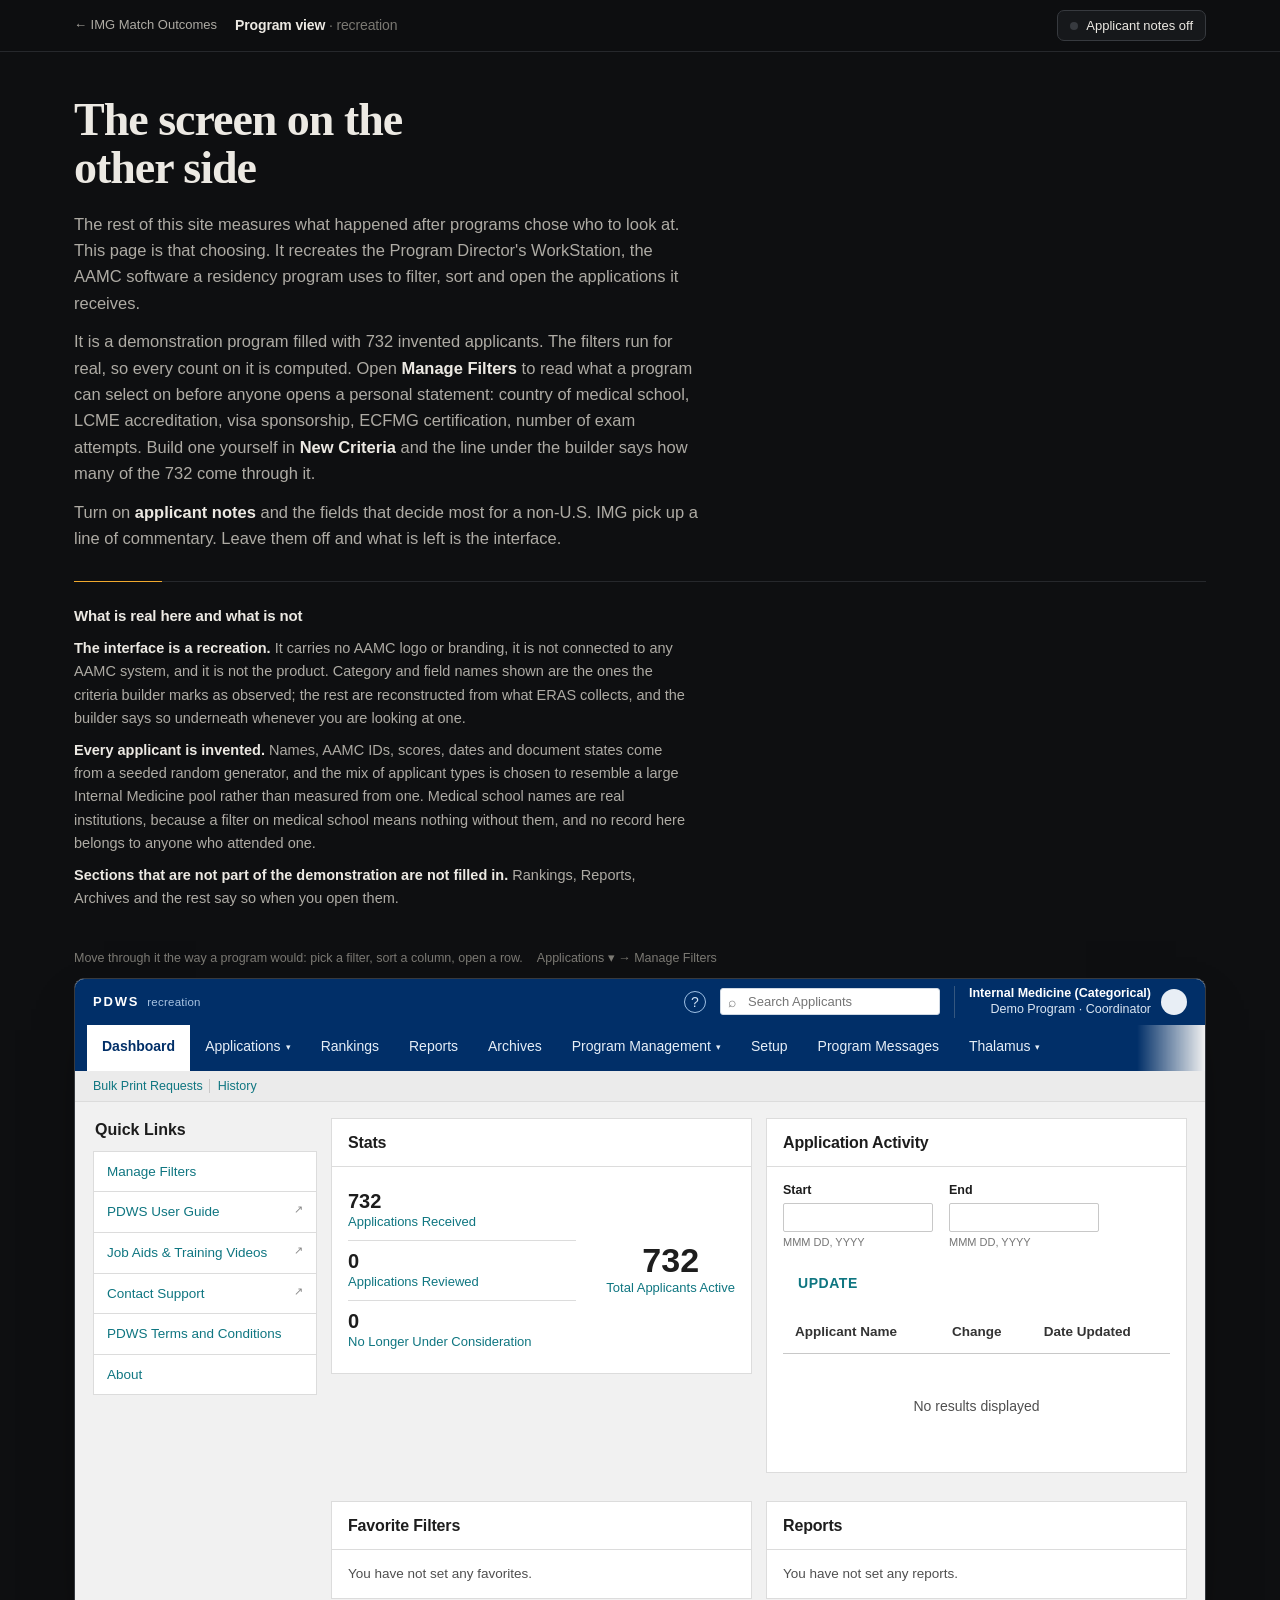
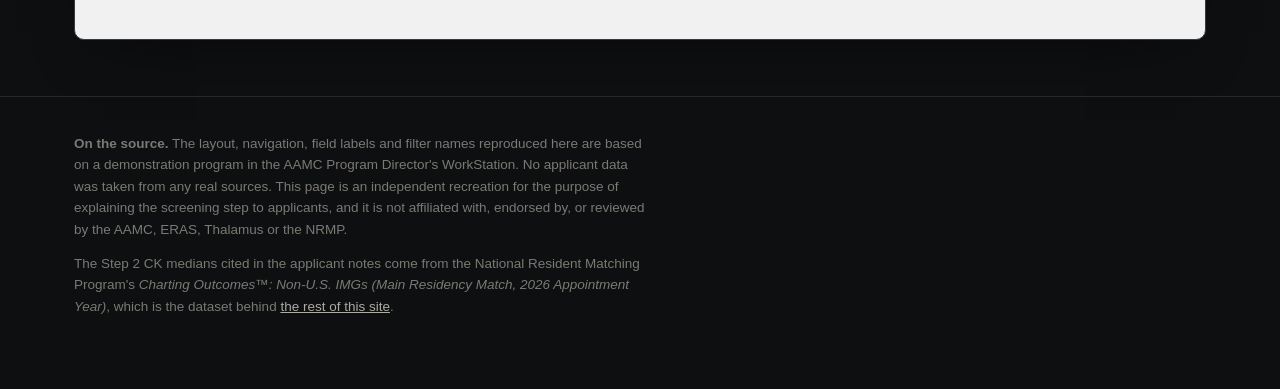
==== commit 2b45d12b: "Remove explicit references to screenshots from program view Remove mentions that the page was rebuil" ====
--- a/program-view.html
+++ b/program-view.html
@@ -438,7 +438,7 @@
     to filter, sort and open the applications it receives.
   </p>
   <p>
-    It was rebuilt from screenshots of a demo program and filled with 732 invented applicants. The filters
+    It is a demonstration program filled with 732 invented applicants. The filters
     run for real, so every count on it is computed. Open <strong>Manage Filters</strong> to read what a
     program can select on before anyone opens a personal statement: country of medical school, LCME
     accreditation, visa sponsorship, ECFMG certification, number of exam attempts. Build one yourself in
@@ -453,8 +453,7 @@
     <h2>What is real here and what is not</h2>
     <p>
       <em>The interface is a recreation.</em> It carries no AAMC logo or branding, it is not connected to
-      any AAMC system, and it is not the product. Category and field names transcribed from the screenshots
-      are the ones the criteria builder marks as observed; the rest are reconstructed from what ERAS
+      any AAMC system, and it is not the product. Category and field names shown are the ones the criteria builder marks as observed; the rest are reconstructed from what ERAS
       collects, and the builder says so underneath whenever you are looking at one.
     </p>
     <p>
@@ -465,7 +464,7 @@
       attended one.
     </p>
     <p>
-      <em>Sections that were not in the screenshots are not filled in.</em> Rankings, Reports, Archives and
+      <em>Sections that are not part of the demonstration are not filled in.</em> Rankings, Reports, Archives and
       the rest say so when you open them.
     </p>
   </div>
@@ -482,8 +481,7 @@
 <footer>
   <div class="wrap">
     <p><strong>On the source.</strong> The layout, navigation, field labels and filter names reproduced here
-    were transcribed from screenshots of a demonstration program in the AAMC Program Director's WorkStation.
-    No applicant data was taken from them. This page is an independent recreation for the purpose of
+    are based on a demonstration program in the AAMC Program Director's WorkStation. No applicant data was taken from any real sources. This page is an independent recreation for the purpose of
     explaining the screening step to applicants, and it is not affiliated with, endorsed by, or reviewed by
     the AAMC, ERAS, Thalamus or the NRMP.</p>
     <p>The Step 2 CK medians cited in the applicant notes come from the National Resident Matching Program's
@@ -506,7 +504,7 @@
 
    The interface being recreated is the AAMC Program Director's
    WorkStation (PDWS). Category and field names marked OBSERVED are
-   transcribed from screenshots of the live product. The rest are
+   taken from the observed demo interface. The rest are
    reconstructed and marked as such in the page's own disclosure.
    ============================================================ */
 var PD = (function () {
@@ -883,8 +881,8 @@
   ];
 
   /* ---------------- criteria catalog ----------------
-     `seen: true` marks a category or field transcribed from a screenshot
-     of the real product. Everything else is reconstructed, and the page
+     `seen: true` marks a category or field observed in the demo product.
+     Everything else is reconstructed, and the page
      says so where a reader can see it. */
   var YESNO = { type: "yesno" };
   var DATE = { type: "date" };
@@ -2395,8 +2393,7 @@
     if (!cat.seen) {
       var p = el("p");
       p.style.cssText = "font-size:12.5px;color:#767676;margin:8px 0 0";
-      p.textContent = "“" + cat.name + "” is a reconstructed category. The screenshots this "
-        + "page was built from show the category list only where it was scrolled to, so categories "
+      p.textContent = "“" + cat.name + "” is a reconstructed category. The available demo shows the category list only where it was scrolled to, so categories "
         + "past the letter L are inferred from what ERAS collects.";
       body.appendChild(p);
     }
@@ -2415,9 +2412,7 @@
     b.appendChild(h);
     var p = el("p");
     p.style.cssText = "margin:0;font-size:14px;color:#4f4f4f;max-width:62ch;line-height:1.55";
-    p.textContent = "Not recreated. This page was built from screenshots of the applicant "
-      + "list, the applicant record, the filter manager and the criteria builder. Nothing was "
-      + "seen of this section, so inventing it would be a guess dressed as a fact.";
+    p.textContent = "Not reconstructed. This section was not observed in the demo and is therefore not filled in.";
     b.appendChild(p);
     var back = el("button", "pd-btn");
     back.textContent = "Back to applicants";
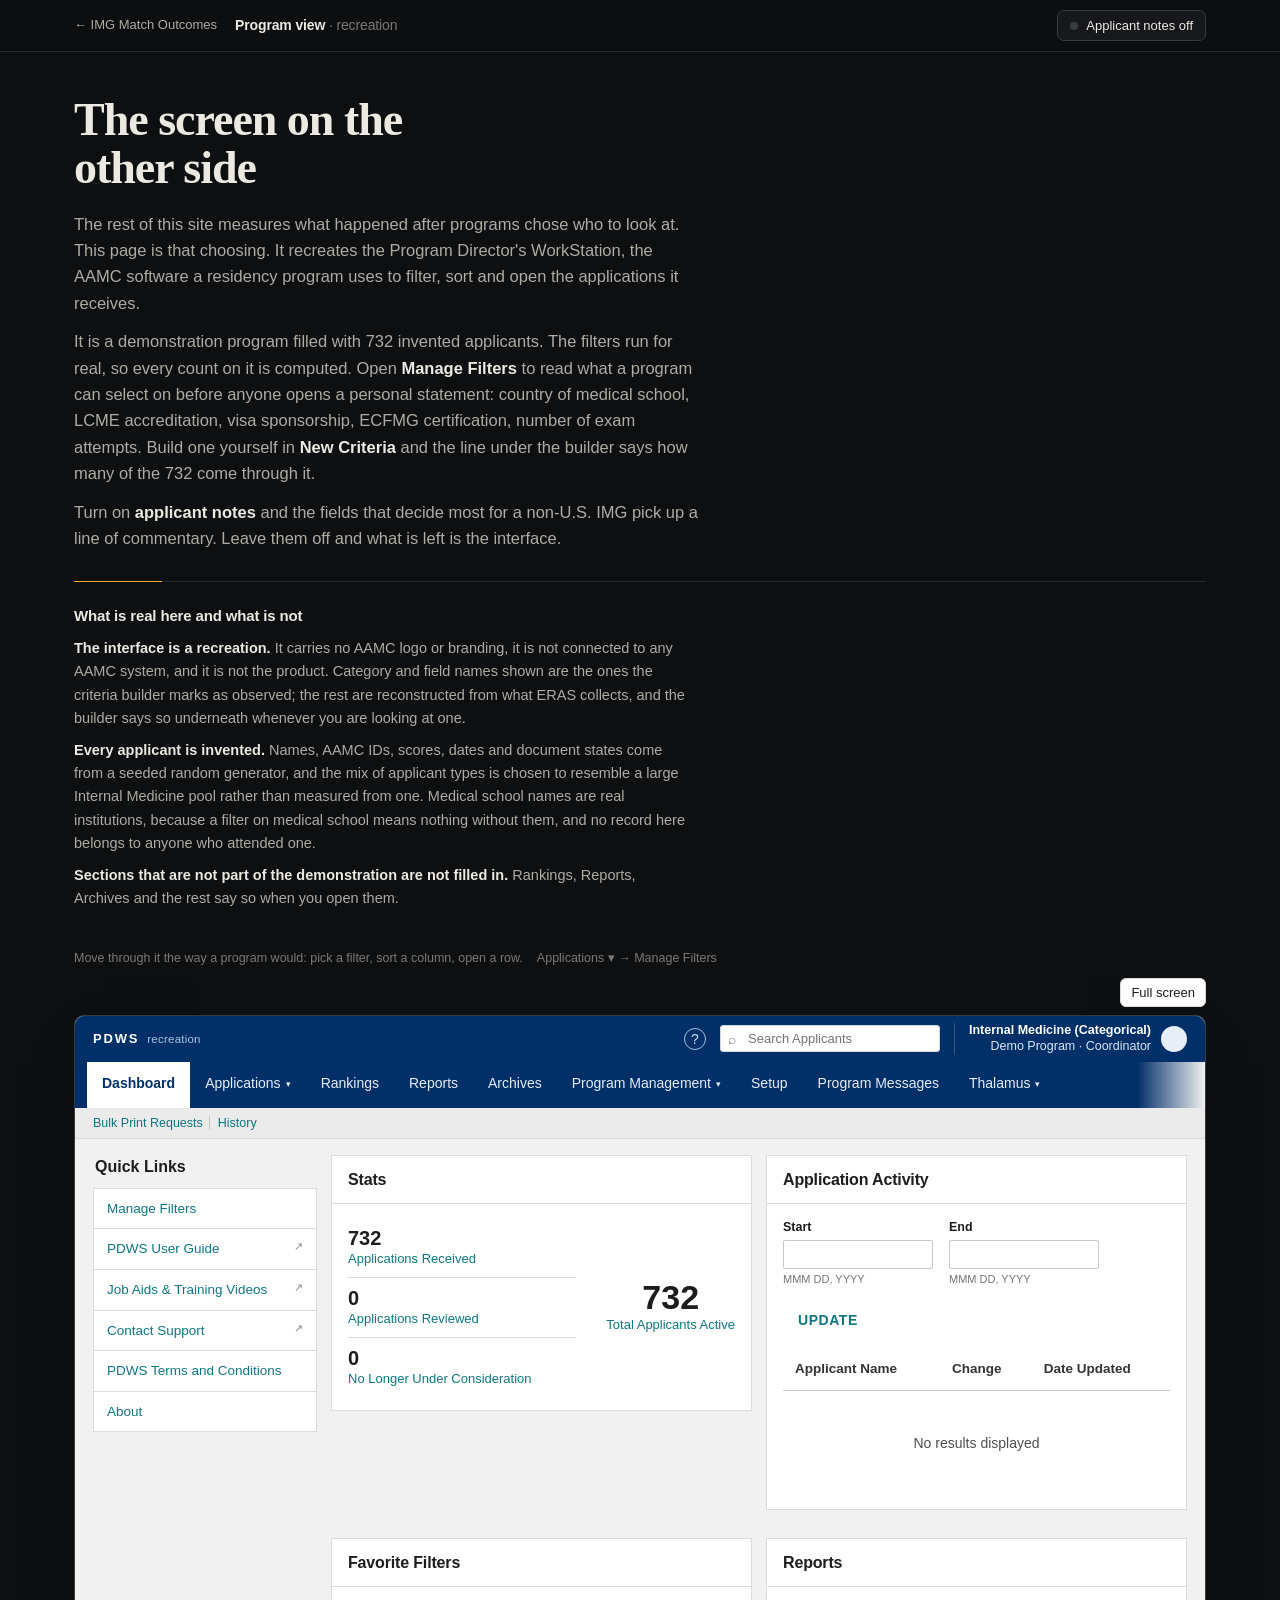
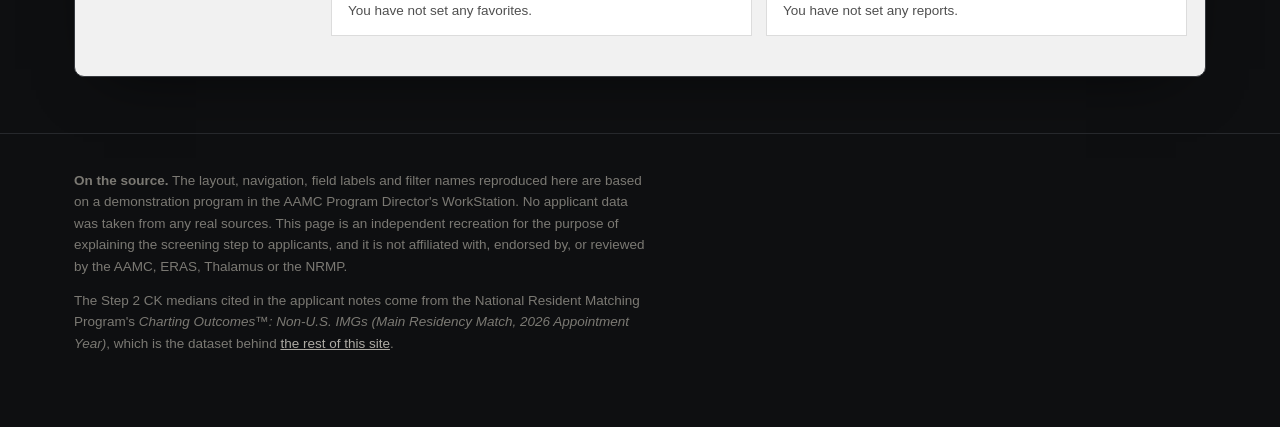
==== commit f0d85882: "Add full-screen toggle for program view with 'Tab out' option and CSS fallback Adds a Full screen bu" ====
--- a/program-view.html
+++ b/program-view.html
@@ -109,6 +109,17 @@
 .stage{max-width:var(--maxw);margin:0 auto;padding:8px 24px 56px}
 .stage-hint{color:var(--ink-3);font-size:12.5px;margin:0 0 10px;display:flex;
   flex-wrap:wrap;gap:4px 14px;align-items:baseline}
+
+/* fullscreen controls */
+.stage-controls{display:flex;justify-content:flex-end;margin-bottom:8px}
+.fs-btn{background:var(--pd-card);border:1px solid var(--pd-line);color:var(--pd-ink);padding:6px 10px;border-radius:6px;cursor:pointer;font-size:13px}
+.fs-btn:hover{box-shadow:0 6px 16px rgba(0,0,0,0.12)}
+.fullscreen-toolbar{position:fixed;top:12px;right:12px;z-index:120;display:flex;gap:8px;background:rgba(255,255,255,0.95);padding:8px;border-radius:8px;box-shadow:0 8px 24px rgba(0,0,0,0.25)}
+.fullscreen-toolbar .fs-btn{background:#fff;border:1px solid #d8d8d8}
+/* fallback when Fullscreen API unavailable */
+.stage.fullscreen-fallback{position:fixed;inset:0;background:var(--pd-page);z-index:110;padding:20px;overflow:auto}
+.vis-hidden{position:absolute;width:1px;height:1px;overflow:hidden;clip:rect(0 0 0 0);white-space:nowrap}
+
 
 footer{border-top:1px solid var(--rule);padding:36px 0 60px;color:var(--ink-3);font-size:13.5px}
 footer .wrap{max-width:var(--maxw);margin:0 auto;padding:0 24px}
@@ -475,6 +486,9 @@
     <span>Move through it the way a program would: pick a filter, sort a column, open a row.</span>
     <span>Applications ▾ → Manage Filters</span>
   </p>
+  <div class="stage-controls">
+    <button id="enterFsBtn" class="fs-btn" aria-pressed="false" title="Toggle full screen">Full screen</button>
+  </div>
   <div id="pdwsRoot"></div>
 </div>
 
@@ -2458,6 +2472,85 @@
     }
   }
 
+  /* Fullscreen controls */
+  (function(){
+    var enterBtn = document.getElementById('enterFsBtn');
+    var stageEl = document.querySelector('.stage');
+    var rootEl = document.getElementById('pdwsRoot');
+    var outsideTarget = document.getElementById('outsideFocus');
+
+    function updateBtn(){
+      var inFs = document.fullscreenElement || stageEl.classList.contains('fullscreen-fallback');
+      if(enterBtn) enterBtn.textContent = inFs ? 'Exit full screen' : 'Full screen';
+      if(enterBtn) enterBtn.setAttribute('aria-pressed', inFs? 'true' : 'false');
+    }
+
+    function fallbackEnter(){
+      stageEl.classList.add('fullscreen-fallback');
+      document.body.classList.add('fs-active');
+      showToolbar();
+      updateBtn();
+    }
+    function enterFullscreen(){
+      if(stageEl.requestFullscreen){
+        stageEl.requestFullscreen().catch(function(){ fallbackEnter(); });
+      } else { fallbackEnter(); }
+    }
+    function exitFullscreen(){
+      if(document.fullscreenElement){
+        document.exitFullscreen();
+      }
+      stageEl.classList.remove('fullscreen-fallback');
+      document.body.classList.remove('fs-active');
+      hideToolbar();
+      updateBtn();
+    }
+    function toggle(){
+      if(document.fullscreenElement || stageEl.classList.contains('fullscreen-fallback')) exitFullscreen();
+      else enterFullscreen();
+    }
+    function showToolbar(){
+      if(document.getElementById('fsToolbar')) return;
+      var tb = document.createElement('div');
+      tb.id = 'fsToolbar';
+      tb.className = 'fullscreen-toolbar';
+      var exit = document.createElement('button');
+      exit.textContent = 'Exit';
+      exit.className='fs-btn';
+      exit.addEventListener('click', exitFullscreen);
+      var tabOut = document.createElement('button');
+      tabOut.textContent = 'Tab out';
+      tabOut.className='fs-btn';
+      tabOut.addEventListener('click', function(){
+         exitFullscreen();
+         if(outsideTarget) outsideTarget.focus();
+      });
+      tb.appendChild(tabOut);
+      tb.appendChild(exit);
+      document.body.appendChild(tb);
+    }
+    function hideToolbar(){ var tb=document.getElementById('fsToolbar'); if(tb) tb.remove(); }
+
+    if(enterBtn){
+      enterBtn.addEventListener('click', function(e){ e.preventDefault(); toggle(); });
+    }
+    document.addEventListener('fullscreenchange', function(){ 
+      if(!document.fullscreenElement) hideToolbar();
+      else showToolbar();
+      updateBtn();
+    });
+
+    // ensure we have outside focus target
+    if(!document.getElementById('outsideFocus')){
+      var t = document.createElement('a');
+      t.id='outsideFocus';
+      t.className='vis-hidden';
+      t.href='#';
+      t.tabIndex = -1;
+      document.body.appendChild(t);
+    }
+  })();
+
   /* ---------------- annotation toggle ---------------- */
   var annoBtn = $("#annoBtn");
   function paintAnno() {
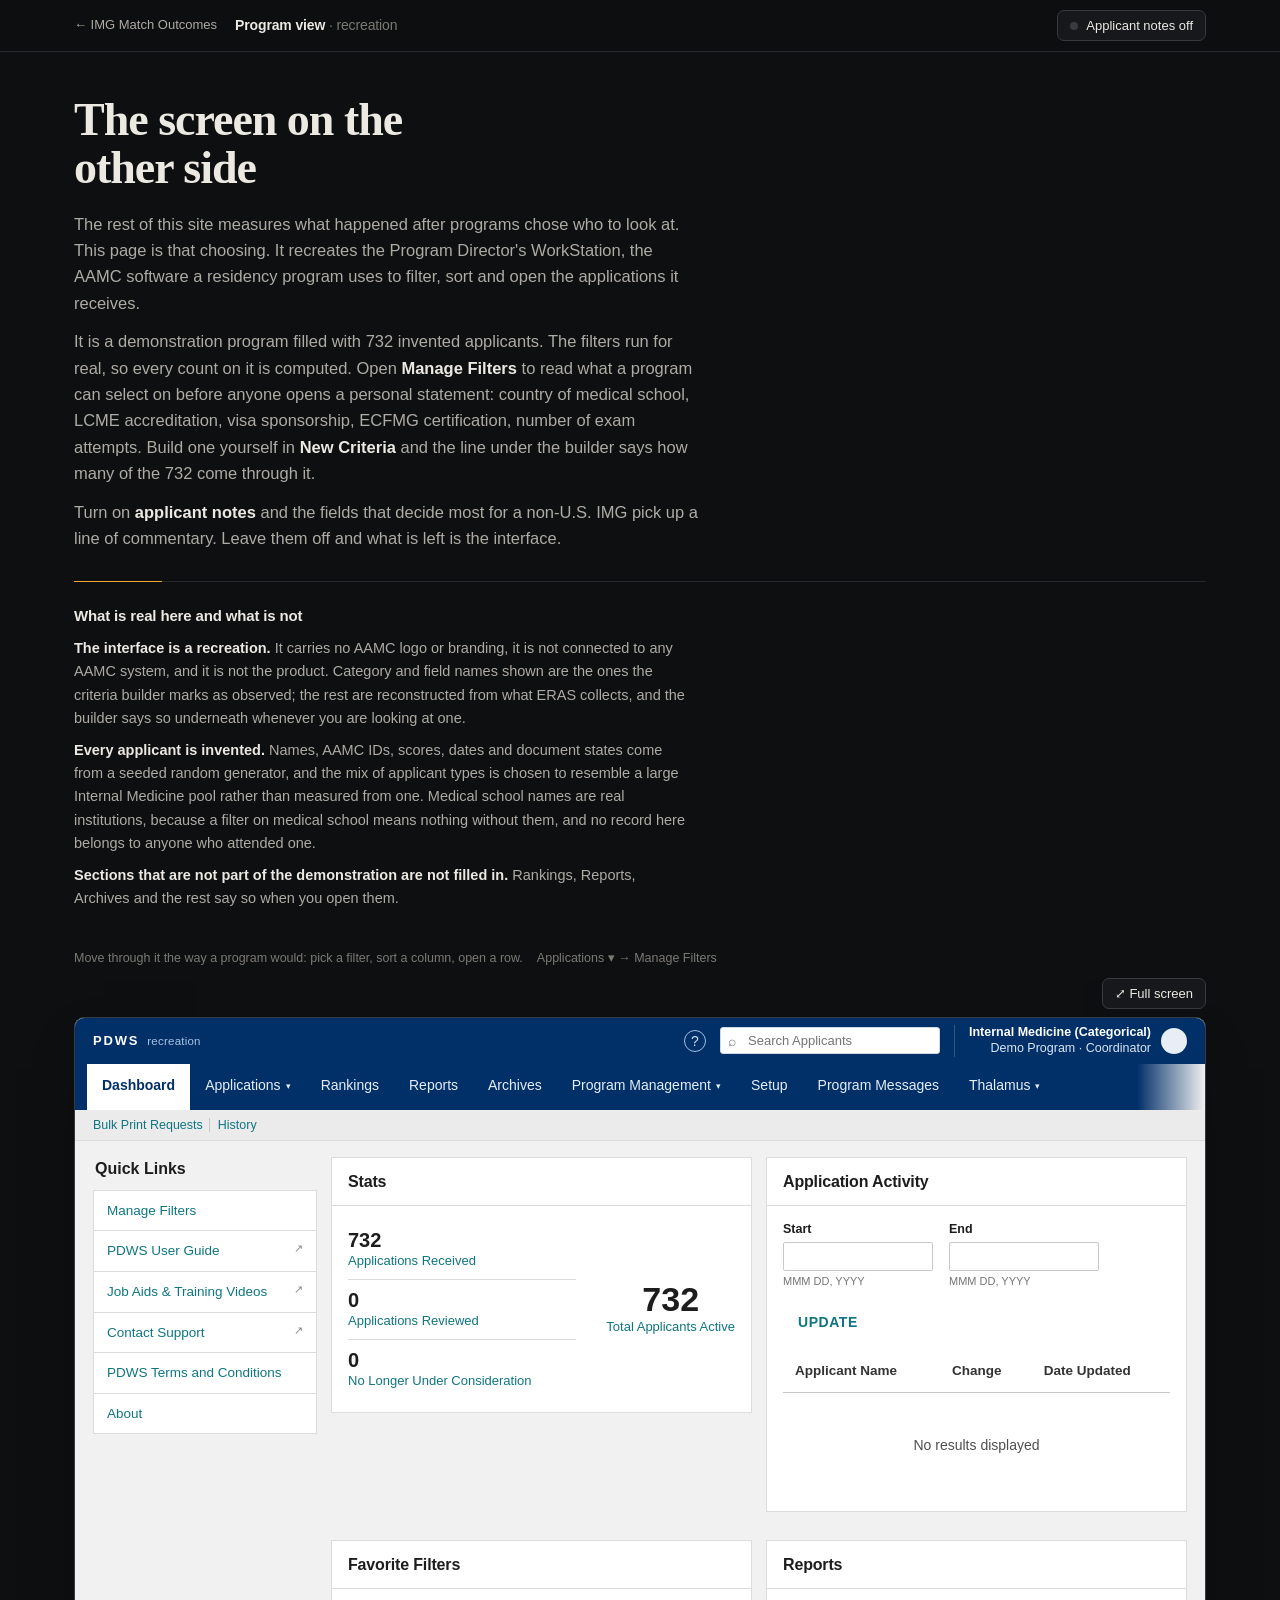
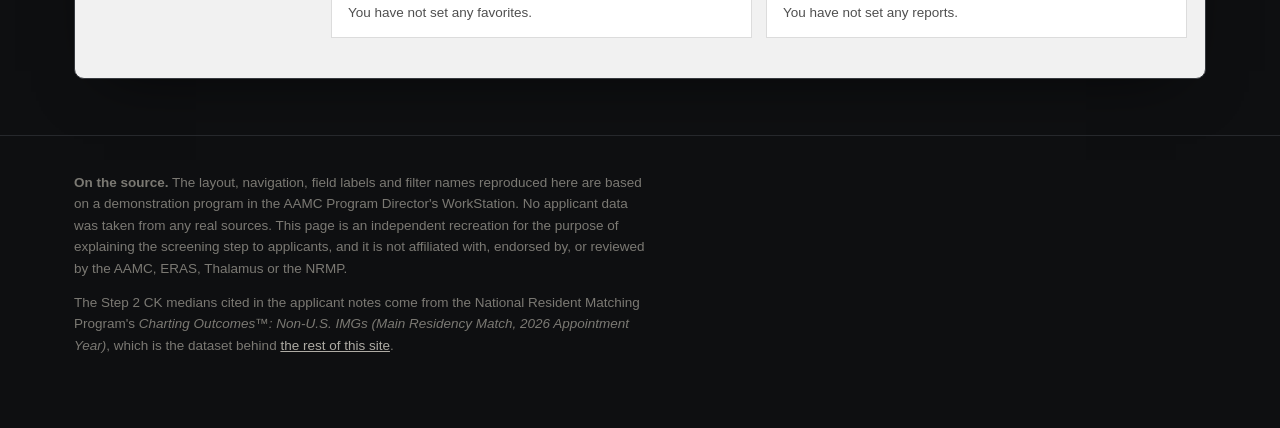
==== commit 7d24bba5: "Eleven measures, a hero that follows the theme, and full screen moved into src Three fixes, plus a r" ====
--- a/program-view.html
+++ b/program-view.html
@@ -110,16 +110,49 @@
 .stage-hint{color:var(--ink-3);font-size:12.5px;margin:0 0 10px;display:flex;
   flex-wrap:wrap;gap:4px 14px;align-items:baseline}
 
-/* fullscreen controls */
+/* ---------- full screen ----------
+   The specimen sitting in a box reads as an embed. Full screen hands the
+   recreation the whole viewport, which is how the real thing is used.
+
+   Two mechanisms, because one is not enough: the Fullscreen API where it
+   exists, and a fixed-position fallback class for iOS Safari, which has no
+   element fullscreen at all. Both target .stage, so the same rules serve both. */
 .stage-controls{display:flex;justify-content:flex-end;margin-bottom:8px}
-.fs-btn{background:var(--pd-card);border:1px solid var(--pd-line);color:var(--pd-ink);padding:6px 10px;border-radius:6px;cursor:pointer;font-size:13px}
-.fs-btn:hover{box-shadow:0 6px 16px rgba(0,0,0,0.12)}
-.fullscreen-toolbar{position:fixed;top:12px;right:12px;z-index:120;display:flex;gap:8px;background:rgba(255,255,255,0.95);padding:8px;border-radius:8px;box-shadow:0 8px 24px rgba(0,0,0,0.25)}
-.fullscreen-toolbar .fs-btn{background:#fff;border:1px solid #d8d8d8}
-/* fallback when Fullscreen API unavailable */
-.stage.fullscreen-fallback{position:fixed;inset:0;background:var(--pd-page);z-index:110;padding:20px;overflow:auto}
-.vis-hidden{position:absolute;width:1px;height:1px;overflow:hidden;clip:rect(0 0 0 0);white-space:nowrap}
-
+.fs-btn{background:var(--bg-elev);border:1px solid var(--rule-2);color:var(--ink);
+  padding:7px 12px;border-radius:7px;cursor:pointer;font-size:13px;font-family:inherit;
+  white-space:nowrap}
+.fs-btn:hover{border-color:var(--ink-3)}
+
+.stage:fullscreen,.stage:-webkit-full-screen,.stage.fullscreen-fallback{
+  position:fixed;inset:0;height:100vh;height:100dvh;background:var(--pd-page);
+  z-index:110;padding:0;overflow:auto;max-width:none;width:100%;
+  -webkit-overflow-scrolling:touch}
+/* the container, not the outer stage, has to fill the host */
+.stage:fullscreen .pdws,.stage:-webkit-full-screen .pdws,.stage.fullscreen-fallback .pdws{
+  position:absolute;inset:0;width:100%;height:100%;max-width:none;
+  border:0;border-radius:0;box-shadow:none;overflow:auto}
+.stage:fullscreen .stage-hint,.stage:-webkit-full-screen .stage-hint,
+.stage.fullscreen-fallback .stage-hint,
+.stage:fullscreen .stage-controls,.stage:-webkit-full-screen .stage-controls,
+.stage.fullscreen-fallback .stage-controls{display:none}
+body.fs-active{overflow:hidden}
+
+/* The toolbar lives inside .stage, not on <body>: in native fullscreen only the
+   fullscreen element's subtree is painted, so a body-level toolbar is invisible
+   exactly when it is needed. Bottom-right because the top-right of the specimen
+   is the program/user block, which this would otherwise cover. Fixed, not
+   absolute, so it stays put while the specimen scrolls under it. */
+.fullscreen-toolbar{position:fixed;z-index:130;display:flex;gap:8px;align-items:center;
+  bottom:calc(14px + env(safe-area-inset-bottom));
+  right:calc(14px + env(safe-area-inset-right));
+  background:rgba(255,255,255,.96);padding:7px;border-radius:9px;
+  box-shadow:0 8px 24px rgba(0,0,0,.25)}
+.fullscreen-toolbar .fs-btn{background:#fff;border:1px solid #d3d3d3;color:#1d1d1d;
+  border-radius:6px}
+.fullscreen-toolbar .fs-btn:hover{background:#f0f0f0;border-color:#b5b5b5}
+.fullscreen-toolbar kbd{font:inherit;font-size:11px;color:#767676;
+  border:1px solid #d3d3d3;border-radius:4px;padding:1px 5px;background:#fafafa}
+@media(pointer:coarse){.fullscreen-toolbar .fs-btn{min-height:44px;padding:10px 14px}}
 
 footer{border-top:1px solid var(--rule);padding:36px 0 60px;color:var(--ink-3);font-size:13.5px}
 footer .wrap{max-width:var(--maxw);margin:0 auto;padding:0 24px}
@@ -464,8 +497,9 @@
     <h2>What is real here and what is not</h2>
     <p>
       <em>The interface is a recreation.</em> It carries no AAMC logo or branding, it is not connected to
-      any AAMC system, and it is not the product. Category and field names shown are the ones the criteria builder marks as observed; the rest are reconstructed from what ERAS
-      collects, and the builder says so underneath whenever you are looking at one.
+      any AAMC system, and it is not the product. Category and field names shown are the ones the criteria
+      builder marks as observed; the rest are reconstructed from what ERAS collects, and the builder says so
+      underneath whenever you are looking at one.
     </p>
     <p>
       <em>Every applicant is invented.</em> Names, AAMC IDs, scores, dates and document states come from a
@@ -487,15 +521,17 @@
     <span>Applications ▾ → Manage Filters</span>
   </p>
   <div class="stage-controls">
-    <button id="enterFsBtn" class="fs-btn" aria-pressed="false" title="Toggle full screen">Full screen</button>
+    <button id="enterFsBtn" class="fs-btn" aria-pressed="false">⤢ Full screen</button>
   </div>
   <div id="pdwsRoot"></div>
 </div>
+<a id="outsideFocus" class="vis-hidden" href="#top" tabindex="-1">Left full screen. Back on the page.</a>
 
 <footer>
   <div class="wrap">
     <p><strong>On the source.</strong> The layout, navigation, field labels and filter names reproduced here
-    are based on a demonstration program in the AAMC Program Director's WorkStation. No applicant data was taken from any real sources. This page is an independent recreation for the purpose of
+    are based on a demonstration program in the AAMC Program Director's WorkStation. No applicant data was
+    taken from any real sources. This page is an independent recreation for the purpose of
     explaining the screening step to applicants, and it is not affiliated with, endorsed by, or reviewed by
     the AAMC, ERAS, Thalamus or the NRMP.</p>
     <p>The Step 2 CK medians cited in the applicant notes come from the National Resident Matching Program's
@@ -1259,6 +1295,31 @@
   function closeMenu() {
     if (openMenu) { openMenu.remove(); openMenu = null; }
   }
+  /* In native fullscreen only the fullscreen element's subtree is painted, so a
+     menu appended to <body> vanishes. Append it to whichever element is acting
+     as the host and position it relative to that. */
+  function menuHost() {
+    return document.fullscreenElement ||
+           document.webkitFullscreenElement ||
+           document.querySelector(".stage.fullscreen-fallback") ||
+           document.body;
+  }
+  function placeMenu(m, anchor, rightAlignWidth) {
+    var r = anchor.getBoundingClientRect();
+    var host = menuHost();
+    m.style.position = "absolute";
+    if (host === document.body) {
+      var left = rightAlignWidth ? r.right - rightAlignWidth : r.left;
+      m.style.left = (left + window.scrollX) + "px";
+      m.style.top = (r.bottom + window.scrollY) + "px";
+    } else {
+      var hr = host.getBoundingClientRect();
+      var l = (rightAlignWidth ? r.right - rightAlignWidth : r.left) - hr.left + host.scrollLeft;
+      m.style.left = l + "px";
+      m.style.top = (r.bottom - hr.top + host.scrollTop) + "px";
+    }
+    host.appendChild(m);
+  }
   document.addEventListener("click", function (e) {
     if (openMenu && !openMenu.contains(e.target) && !e.target.closest(".pd-nav button")) closeMenu();
   });
@@ -1294,10 +1355,7 @@
           on(mb, "click", function () { closeMenu(); mi.go(); });
           m.appendChild(mb);
         });
-        var r = b.getBoundingClientRect();
-        m.style.left = (r.left + window.scrollX) + "px";
-        m.style.top = (r.bottom + window.scrollY) + "px";
-        document.body.appendChild(m);
+        placeMenu(m, b);
         openMenu = m;
       });
       nav.appendChild(b);
@@ -1597,10 +1655,7 @@
           }
           m.appendChild(mb);
         });
-      var r = acb.getBoundingClientRect();
-      m.style.left = (r.right - 220 + window.scrollX) + "px";
-      m.style.top = (r.bottom + window.scrollY) + "px";
-      document.body.appendChild(m);
+      placeMenu(m, acb, 220);
       openMenu = m;
     });
     tools.appendChild(acb);
@@ -2407,7 +2462,8 @@
     if (!cat.seen) {
       var p = el("p");
       p.style.cssText = "font-size:12.5px;color:#767676;margin:8px 0 0";
-      p.textContent = "“" + cat.name + "” is a reconstructed category. The available demo shows the category list only where it was scrolled to, so categories "
+      p.textContent = "“" + cat.name + "” is a reconstructed category. The available demo shows the "
+        + "category list only where it was scrolled to, so categories "
         + "past the letter L are inferred from what ERAS collects.";
       body.appendChild(p);
     }
@@ -2426,7 +2482,8 @@
     b.appendChild(h);
     var p = el("p");
     p.style.cssText = "margin:0;font-size:14px;color:#4f4f4f;max-width:62ch;line-height:1.55";
-    p.textContent = "Not reconstructed. This section was not observed in the demo and is therefore not filled in.";
+    p.textContent = "Not reconstructed. This section was not observed in the demo and is "
+      + "therefore not filled in.";
     b.appendChild(p);
     var back = el("button", "pd-btn");
     back.textContent = "Back to applicants";
@@ -2472,83 +2529,99 @@
     }
   }
 
-  /* Fullscreen controls */
-  (function(){
-    var enterBtn = document.getElementById('enterFsBtn');
-    var stageEl = document.querySelector('.stage');
-    var rootEl = document.getElementById('pdwsRoot');
-    var outsideTarget = document.getElementById('outsideFocus');
-
-    function updateBtn(){
-      var inFs = document.fullscreenElement || stageEl.classList.contains('fullscreen-fallback');
-      if(enterBtn) enterBtn.textContent = inFs ? 'Exit full screen' : 'Full screen';
-      if(enterBtn) enterBtn.setAttribute('aria-pressed', inFs? 'true' : 'false');
-    }
-
-    function fallbackEnter(){
-      stageEl.classList.add('fullscreen-fallback');
-      document.body.classList.add('fs-active');
-      showToolbar();
-      updateBtn();
-    }
-    function enterFullscreen(){
-      if(stageEl.requestFullscreen){
-        stageEl.requestFullscreen().catch(function(){ fallbackEnter(); });
-      } else { fallbackEnter(); }
-    }
-    function exitFullscreen(){
-      if(document.fullscreenElement){
-        document.exitFullscreen();
-      }
-      stageEl.classList.remove('fullscreen-fallback');
-      document.body.classList.remove('fs-active');
-      hideToolbar();
-      updateBtn();
-    }
-    function toggle(){
-      if(document.fullscreenElement || stageEl.classList.contains('fullscreen-fallback')) exitFullscreen();
-      else enterFullscreen();
-    }
-    function showToolbar(){
-      if(document.getElementById('fsToolbar')) return;
-      var tb = document.createElement('div');
-      tb.id = 'fsToolbar';
-      tb.className = 'fullscreen-toolbar';
-      var exit = document.createElement('button');
-      exit.textContent = 'Exit';
-      exit.className='fs-btn';
-      exit.addEventListener('click', exitFullscreen);
-      var tabOut = document.createElement('button');
-      tabOut.textContent = 'Tab out';
-      tabOut.className='fs-btn';
-      tabOut.addEventListener('click', function(){
-         exitFullscreen();
-         if(outsideTarget) outsideTarget.focus();
+  /* ---------------- full screen ----------------
+     Native Fullscreen where it exists, a fixed-position fallback class where it
+     does not (iOS Safari has no element fullscreen). Escape leaves either one;
+     the browser handles it natively, and the keydown covers the fallback. */
+  (function () {
+    var enterBtn = $("#enterFsBtn");
+    var stageEl = $(".stage");
+    var outside = $("#outsideFocus");
+    if (!enterBtn || !stageEl) return;
+
+    function nativeEl() {
+      return document.fullscreenElement || document.webkitFullscreenElement || null;
+    }
+    function isFull() {
+      return !!nativeEl() || stageEl.classList.contains("fullscreen-fallback");
+    }
+    function paint() {
+      var f = isFull();
+      enterBtn.textContent = f ? "⤡ Exit full screen" : "⤢ Full screen";
+      enterBtn.setAttribute("aria-pressed", f ? "true" : "false");
+    }
+    function showToolbar() {
+      if ($("#fsToolbar")) return;
+      var tb = el("div", "fullscreen-toolbar");
+      tb.id = "fsToolbar";
+      var tabOut = el("button", "fs-btn", "Tab out");
+      tabOut.title = "Leave full screen and put focus back on the page";
+      on(tabOut, "click", function () {
+        exitFull();
+        if (outside) outside.focus();
       });
+      var exit = el("button", "fs-btn", "Exit");
+      on(exit, "click", exitFull);
+      var hint = el("kbd", null, "Esc");
+      hint.setAttribute("aria-hidden", "true");
       tb.appendChild(tabOut);
       tb.appendChild(exit);
-      document.body.appendChild(tb);
-    }
-    function hideToolbar(){ var tb=document.getElementById('fsToolbar'); if(tb) tb.remove(); }
-
-    if(enterBtn){
-      enterBtn.addEventListener('click', function(e){ e.preventDefault(); toggle(); });
-    }
-    document.addEventListener('fullscreenchange', function(){ 
-      if(!document.fullscreenElement) hideToolbar();
-      else showToolbar();
-      updateBtn();
+      tb.appendChild(hint);
+      /* inside .stage so it survives native fullscreen */
+      stageEl.appendChild(tb);
+    }
+    function hideToolbar() {
+      var tb = $("#fsToolbar");
+      if (tb) tb.remove();
+    }
+    function fallbackEnter() {
+      stageEl.classList.add("fullscreen-fallback");
+      document.body.classList.add("fs-active");
+      showToolbar(); paint();
+    }
+    function enterFull() {
+      if (isFull()) return;
+      var req = stageEl.requestFullscreen || stageEl.webkitRequestFullscreen;
+      if (req) {
+        try {
+          var pr = req.call(stageEl);
+          if (pr && pr.catch) pr.catch(fallbackEnter);
+        } catch (e) { fallbackEnter(); }
+      } else {
+        fallbackEnter();
+      }
+    }
+    function exitFull() {
+      if (nativeEl()) {
+        var ex = document.exitFullscreen || document.webkitExitFullscreen;
+        if (ex) { try { var pr = ex.call(document); if (pr && pr.catch) pr.catch(function () {}); } catch (e) {} }
+      }
+      stageEl.classList.remove("fullscreen-fallback");
+      document.body.classList.remove("fs-active");
+      hideToolbar(); paint();
+    }
+    on(enterBtn, "click", function (e) {
+      e.preventDefault();
+      isFull() ? exitFull() : enterFull();
     });
-
-    // ensure we have outside focus target
-    if(!document.getElementById('outsideFocus')){
-      var t = document.createElement('a');
-      t.id='outsideFocus';
-      t.className='vis-hidden';
-      t.href='#';
-      t.tabIndex = -1;
-      document.body.appendChild(t);
-    }
+    ["fullscreenchange", "webkitfullscreenchange"].forEach(function (ev) {
+      document.addEventListener(ev, function () {
+        if (nativeEl()) { showToolbar(); document.body.classList.add("fs-active"); }
+        else if (!stageEl.classList.contains("fullscreen-fallback")) {
+          hideToolbar(); document.body.classList.remove("fs-active");
+        }
+        paint();
+      });
+    });
+    /* the fallback has no browser-provided way out */
+    document.addEventListener("keydown", function (e) {
+      if (e.key === "Escape" && stageEl.classList.contains("fullscreen-fallback")) {
+        e.preventDefault();
+        exitFull();
+        enterBtn.focus();
+      }
+    });
+    paint();
   })();
 
   /* ---------------- annotation toggle ---------------- */
